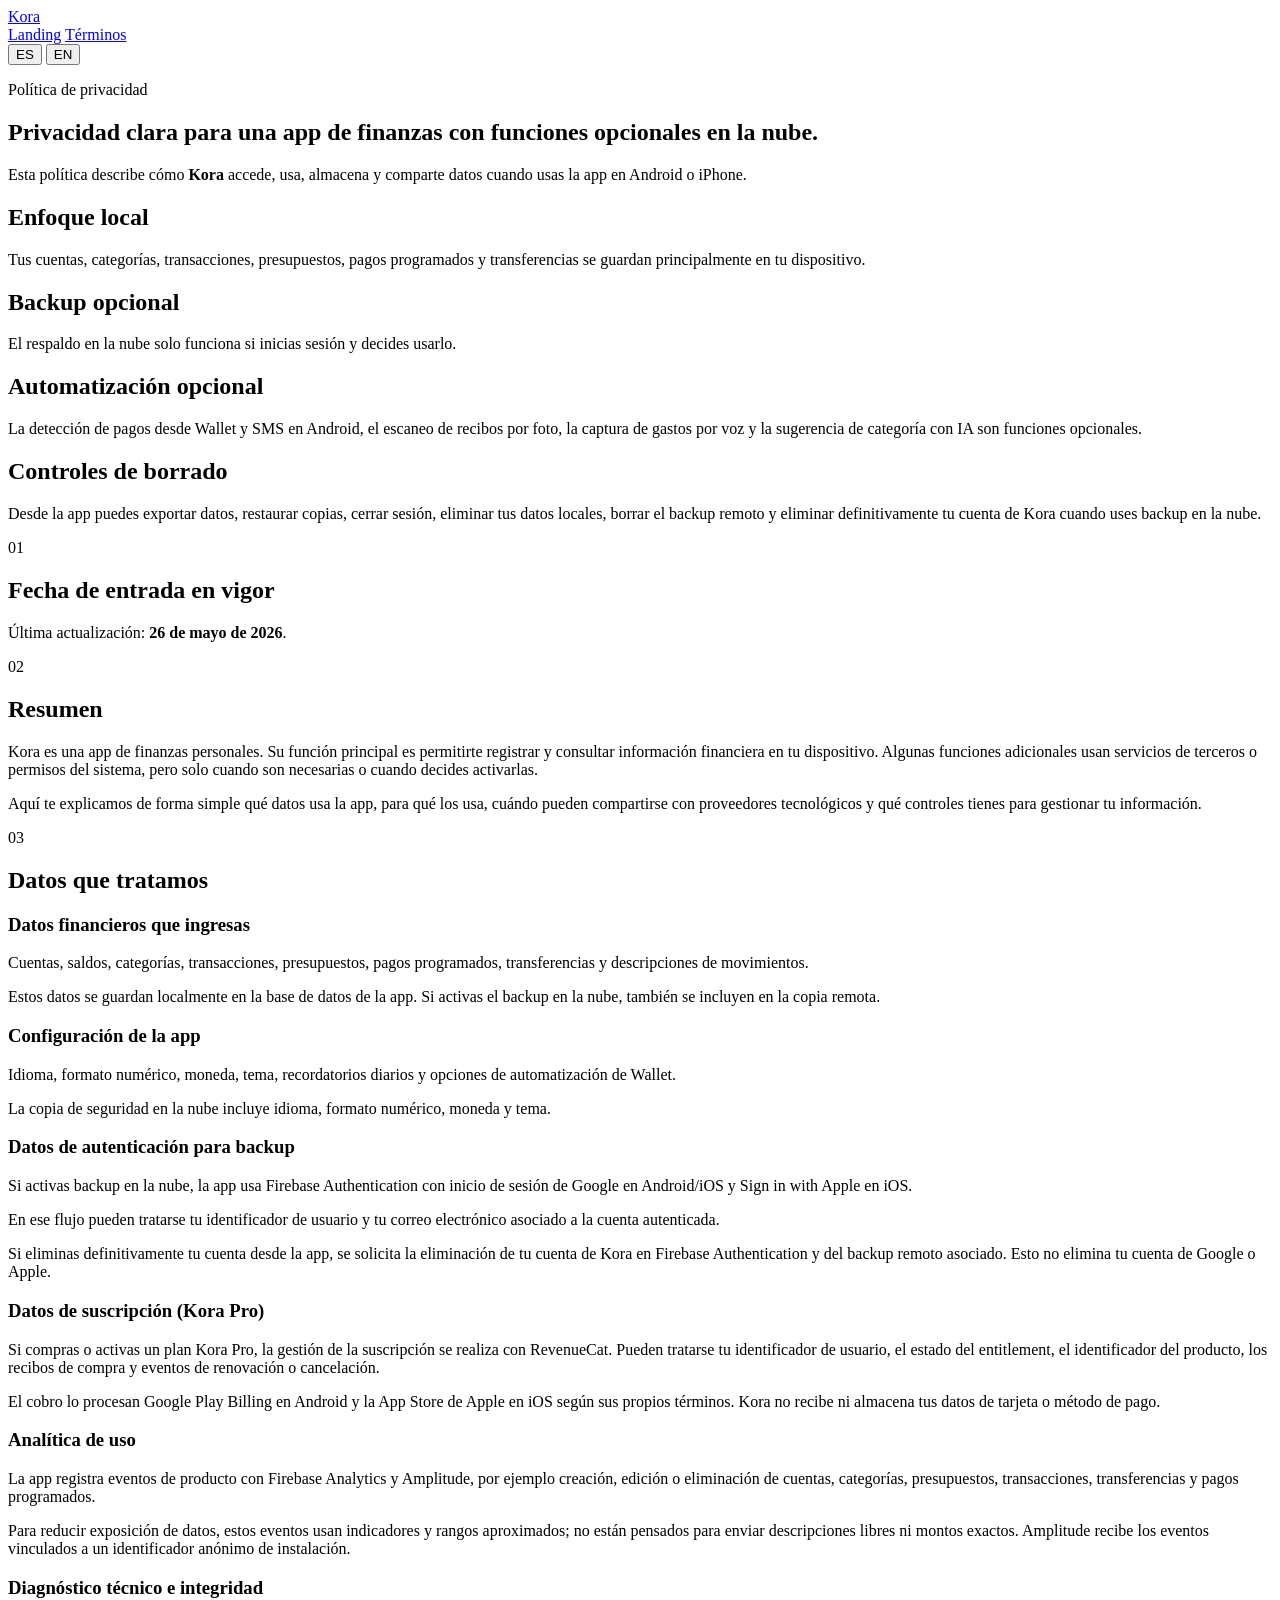
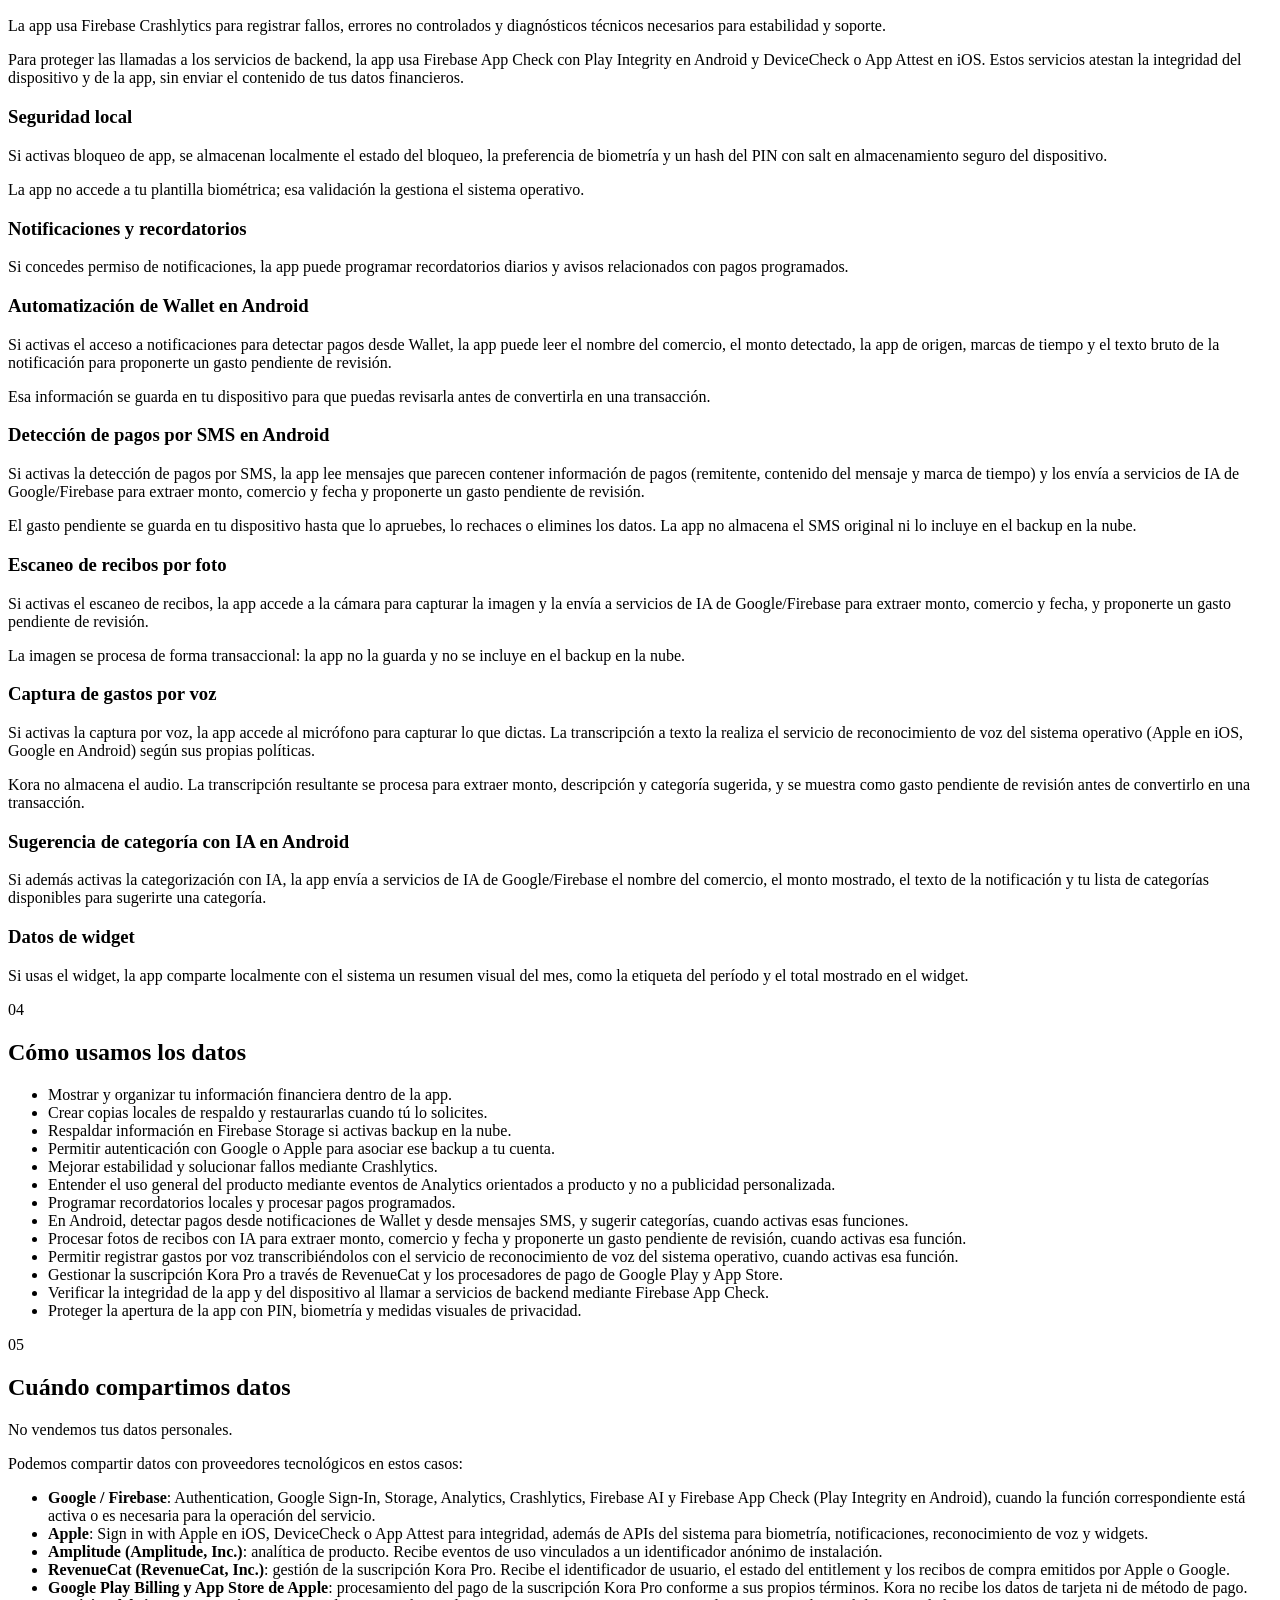
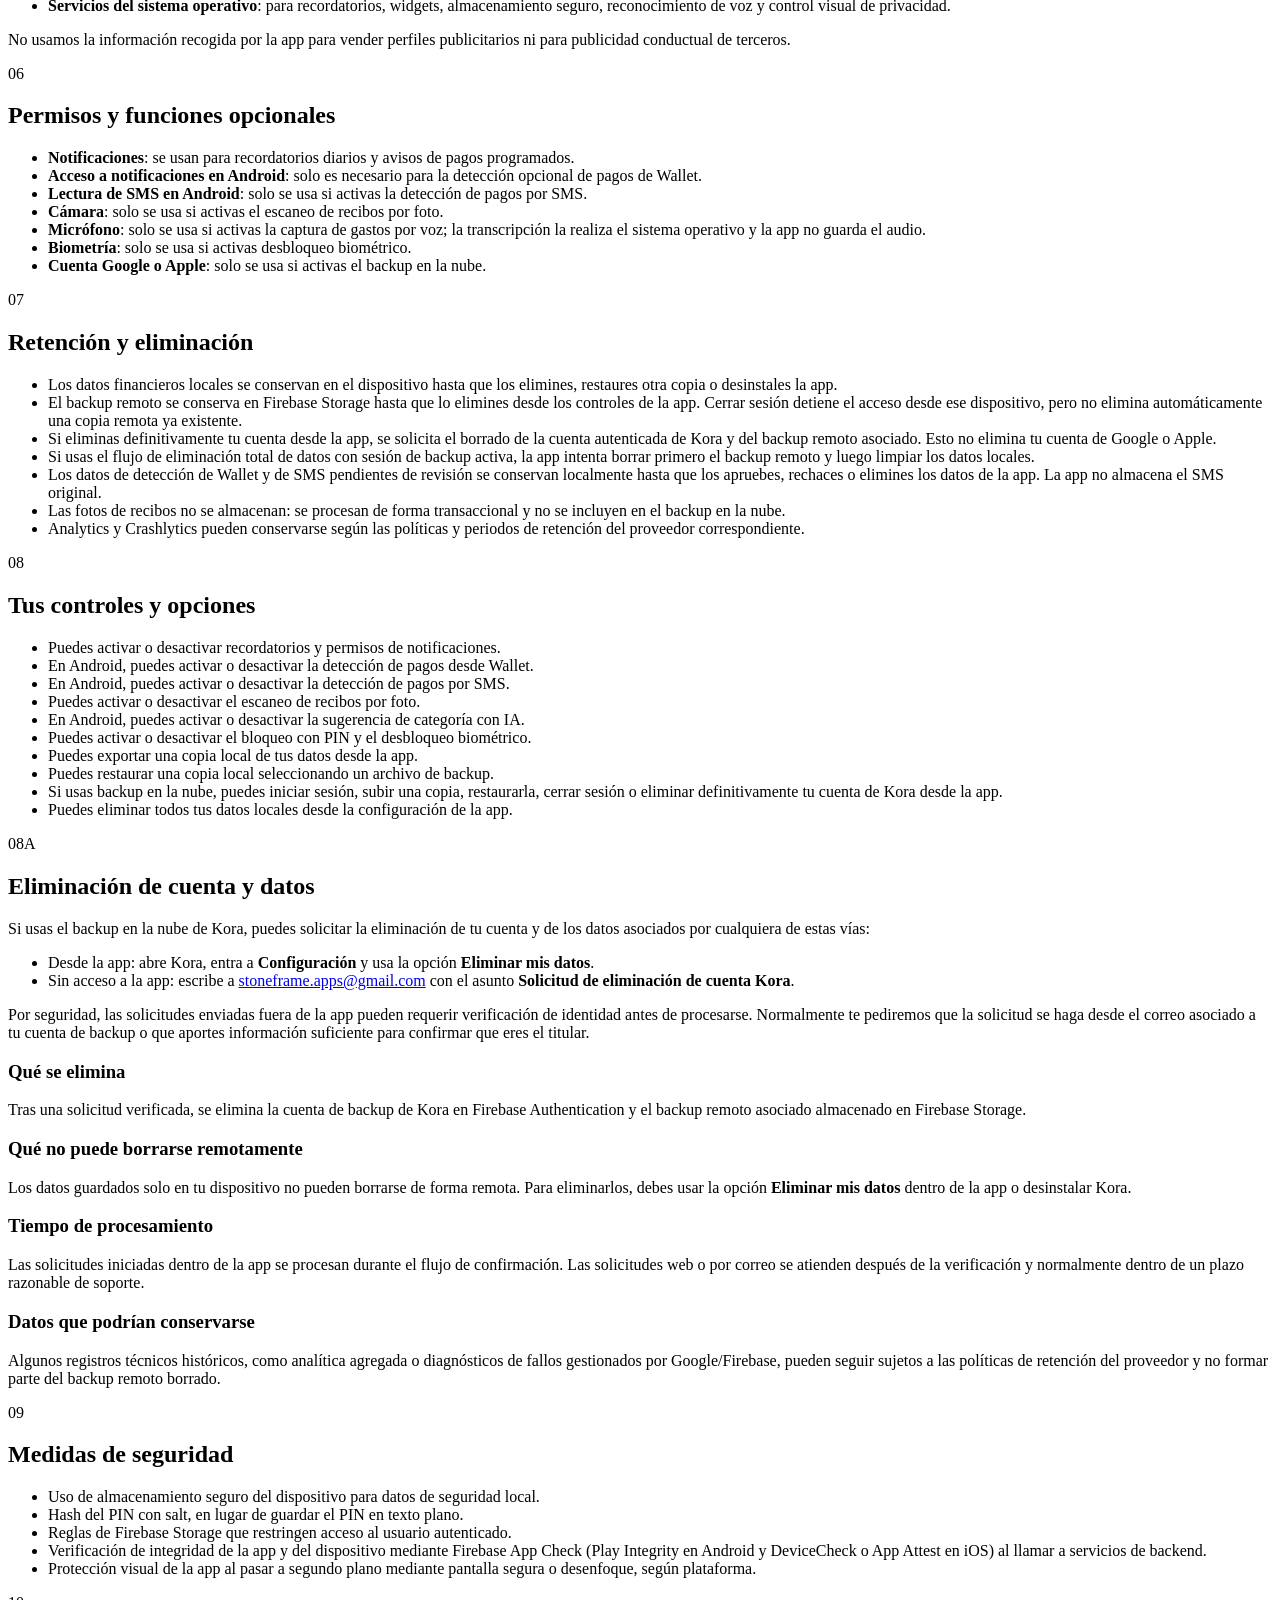
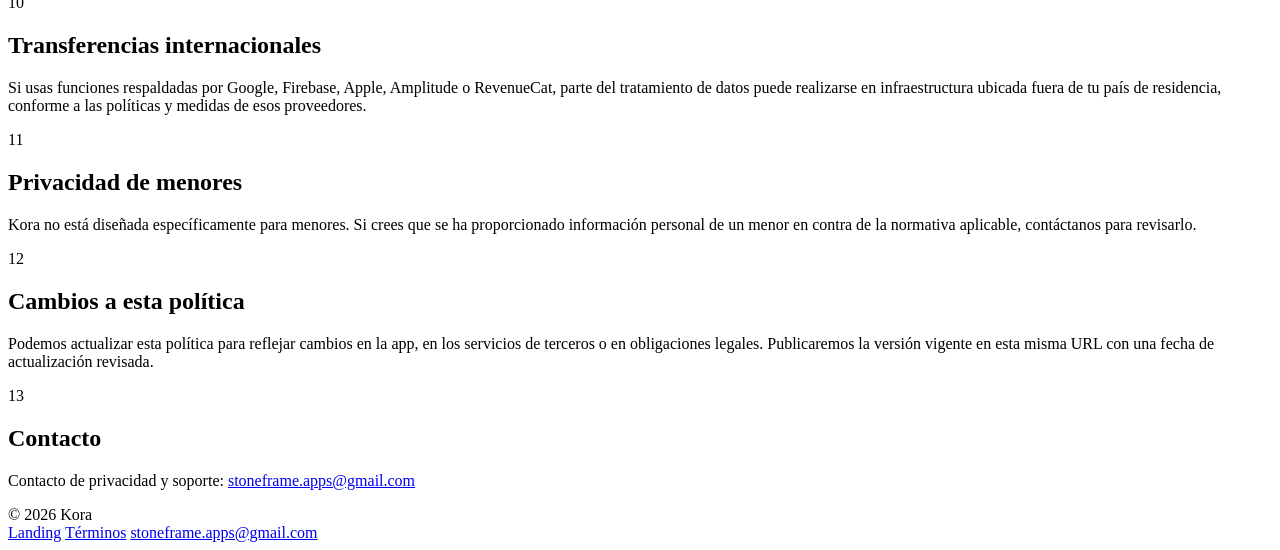
==== privacy.html @ 9298c49e "docs: update privacy and terms for Kora Pro, Amplitude and App Check Reflect changes shipped in rele" ====
<!DOCTYPE html>
<html lang="es">
<head>
<meta charset="UTF-8" />
<meta name="viewport" content="width=device-width, initial-scale=1" />
<title>Kora — Política de privacidad</title>
<meta name="description" content="Política de privacidad de Kora: almacenamiento local, backup opcional en la nube, analítica, diagnósticos y controles de eliminación de datos." />
<link rel="preconnect" href="https://fonts.googleapis.com">
<link rel="preconnect" href="https://fonts.gstatic.com" crossorigin>
<link href="https://fonts.googleapis.com/css2?family=Outfit:wght@300;400;500;600;700;800&family=JetBrains+Mono:wght@400;500&display=swap" rel="stylesheet">
<link rel="stylesheet" href="./styles.css" />
</head>
<body>

<div class="nav-wrap">
  <nav class="nav">
    <a href="./" class="brand"><span class="brand-mark"></span>Kora</a>
    <div class="nav-links">
      <a href="./">Landing</a>
      <a href="./terms.html" data-i="nav_terms">Términos</a>
    </div>
    <div class="nav-cta">
      <div class="lang-switch" role="group" aria-label="Language">
        <button data-lang-target="es" class="active">ES</button>
        <button data-lang-target="en">EN</button>
      </div>
    </div>
  </nav>
</div>

<div class="page-shell">
  <main>
    <section class="policy-hero">
      <p class="eyebrow-text" data-lang="es">Política de privacidad</p>
      <p class="eyebrow-text" data-lang="en">Privacy policy</p>
      <h1 data-lang="es">Privacidad clara para una app de finanzas con funciones opcionales en la nube.</h1>
      <h1 data-lang="en">Clear privacy terms for a finance app with optional cloud features.</h1>
      <p class="policy-hero-copy" data-lang="es">
        Esta política describe cómo <strong>Kora</strong> accede, usa, almacena y
        comparte datos cuando usas la app en Android o iPhone.
      </p>
      <p class="policy-hero-copy" data-lang="en">
        This policy explains how <strong>Kora</strong> accesses, uses, stores, and
        shares data when you use the app on Android or iPhone.
      </p>

      <div class="policy-hero-grid">
        <article class="policy-hero-card">
          <h2 data-lang="es">Enfoque local</h2>
          <h2 data-lang="en">Local-first</h2>
          <p data-lang="es">Tus cuentas, categorías, transacciones, presupuestos, pagos programados y transferencias se guardan principalmente en tu dispositivo.</p>
          <p data-lang="en">Your accounts, categories, transactions, budgets, scheduled payments, and transfers are primarily stored on your device.</p>
        </article>
        <article class="policy-hero-card">
          <h2 data-lang="es">Backup opcional</h2>
          <h2 data-lang="en">Optional backup</h2>
          <p data-lang="es">El respaldo en la nube solo funciona si inicias sesión y decides usarlo.</p>
          <p data-lang="en">Cloud backup only works if you sign in and choose to use it.</p>
        </article>
        <article class="policy-hero-card">
          <h2 data-lang="es">Automatización opcional</h2>
          <h2 data-lang="en">Optional automation</h2>
          <p data-lang="es">La detección de pagos desde Wallet y SMS en Android, el escaneo de recibos por foto, la captura de gastos por voz y la sugerencia de categoría con IA son funciones opcionales.</p>
          <p data-lang="en">Wallet and SMS payment detection on Android, receipt photo scanning, voice expense capture, and AI category suggestion are optional features.</p>
        </article>
        <article class="policy-hero-card">
          <h2 data-lang="es">Controles de borrado</h2>
          <h2 data-lang="en">Deletion controls</h2>
          <p data-lang="es">Desde la app puedes exportar datos, restaurar copias, cerrar sesión, eliminar tus datos locales, borrar el backup remoto y eliminar definitivamente tu cuenta de Kora cuando uses backup en la nube.</p>
          <p data-lang="en">From the app you can export data, restore backups, sign out, delete local data, remove the remote backup, and permanently delete your Kora account when you use cloud backup.</p>
        </article>
      </div>
    </section>

    <article class="policy" data-lang="es">
      <section class="policy-section">
        <div class="section-heading"><span>01</span><h2>Fecha de entrada en vigor</h2></div>
        <p>Última actualización: <strong>26 de mayo de 2026</strong>.</p>
      </section>

      <section class="policy-section">
        <div class="section-heading"><span>02</span><h2>Resumen</h2></div>
        <p>Kora es una app de finanzas personales. Su función principal es permitirte registrar y consultar información financiera en tu dispositivo. Algunas funciones adicionales usan servicios de terceros o permisos del sistema, pero solo cuando son necesarias o cuando decides activarlas.</p>
        <p>Aquí te explicamos de forma simple qué datos usa la app, para qué los usa, cuándo pueden compartirse con proveedores tecnológicos y qué controles tienes para gestionar tu información.</p>
      </section>

      <section class="policy-section">
        <div class="section-heading"><span>03</span><h2>Datos que tratamos</h2></div>
        <div class="data-grid">
          <article class="data-card">
            <h3>Datos financieros que ingresas</h3>
            <p>Cuentas, saldos, categorías, transacciones, presupuestos, pagos programados, transferencias y descripciones de movimientos.</p>
            <p>Estos datos se guardan localmente en la base de datos de la app. Si activas el backup en la nube, también se incluyen en la copia remota.</p>
          </article>
          <article class="data-card">
            <h3>Configuración de la app</h3>
            <p>Idioma, formato numérico, moneda, tema, recordatorios diarios y opciones de automatización de Wallet.</p>
            <p>La copia de seguridad en la nube incluye idioma, formato numérico, moneda y tema.</p>
          </article>
          <article class="data-card">
            <h3>Datos de autenticación para backup</h3>
            <p>Si activas backup en la nube, la app usa Firebase Authentication con inicio de sesión de Google en Android/iOS y Sign in with Apple en iOS.</p>
            <p>En ese flujo pueden tratarse tu identificador de usuario y tu correo electrónico asociado a la cuenta autenticada.</p>
            <p>Si eliminas definitivamente tu cuenta desde la app, se solicita la eliminación de tu cuenta de Kora en Firebase Authentication y del backup remoto asociado. Esto no elimina tu cuenta de Google o Apple.</p>
          </article>
          <article class="data-card">
            <h3>Datos de suscripción (Kora Pro)</h3>
            <p>Si compras o activas un plan Kora Pro, la gestión de la suscripción se realiza con RevenueCat. Pueden tratarse tu identificador de usuario, el estado del entitlement, el identificador del producto, los recibos de compra y eventos de renovación o cancelación.</p>
            <p>El cobro lo procesan Google Play Billing en Android y la App Store de Apple en iOS según sus propios términos. Kora no recibe ni almacena tus datos de tarjeta o método de pago.</p>
          </article>
          <article class="data-card">
            <h3>Analítica de uso</h3>
            <p>La app registra eventos de producto con Firebase Analytics y Amplitude, por ejemplo creación, edición o eliminación de cuentas, categorías, presupuestos, transacciones, transferencias y pagos programados.</p>
            <p>Para reducir exposición de datos, estos eventos usan indicadores y rangos aproximados; no están pensados para enviar descripciones libres ni montos exactos. Amplitude recibe los eventos vinculados a un identificador anónimo de instalación.</p>
          </article>
          <article class="data-card">
            <h3>Diagnóstico técnico e integridad</h3>
            <p>La app usa Firebase Crashlytics para registrar fallos, errores no controlados y diagnósticos técnicos necesarios para estabilidad y soporte.</p>
            <p>Para proteger las llamadas a los servicios de backend, la app usa Firebase App Check con Play Integrity en Android y DeviceCheck o App Attest en iOS. Estos servicios atestan la integridad del dispositivo y de la app, sin enviar el contenido de tus datos financieros.</p>
          </article>
          <article class="data-card">
            <h3>Seguridad local</h3>
            <p>Si activas bloqueo de app, se almacenan localmente el estado del bloqueo, la preferencia de biometría y un hash del PIN con salt en almacenamiento seguro del dispositivo.</p>
            <p>La app no accede a tu plantilla biométrica; esa validación la gestiona el sistema operativo.</p>
          </article>
          <article class="data-card">
            <h3>Notificaciones y recordatorios</h3>
            <p>Si concedes permiso de notificaciones, la app puede programar recordatorios diarios y avisos relacionados con pagos programados.</p>
          </article>
          <article class="data-card">
            <h3>Automatización de Wallet en Android</h3>
            <p>Si activas el acceso a notificaciones para detectar pagos desde Wallet, la app puede leer el nombre del comercio, el monto detectado, la app de origen, marcas de tiempo y el texto bruto de la notificación para proponerte un gasto pendiente de revisión.</p>
            <p>Esa información se guarda en tu dispositivo para que puedas revisarla antes de convertirla en una transacción.</p>
          </article>
          <article class="data-card">
            <h3>Detección de pagos por SMS en Android</h3>
            <p>Si activas la detección de pagos por SMS, la app lee mensajes que parecen contener información de pagos (remitente, contenido del mensaje y marca de tiempo) y los envía a servicios de IA de Google/Firebase para extraer monto, comercio y fecha y proponerte un gasto pendiente de revisión.</p>
            <p>El gasto pendiente se guarda en tu dispositivo hasta que lo apruebes, lo rechaces o elimines los datos. La app no almacena el SMS original ni lo incluye en el backup en la nube.</p>
          </article>
          <article class="data-card">
            <h3>Escaneo de recibos por foto</h3>
            <p>Si activas el escaneo de recibos, la app accede a la cámara para capturar la imagen y la envía a servicios de IA de Google/Firebase para extraer monto, comercio y fecha, y proponerte un gasto pendiente de revisión.</p>
            <p>La imagen se procesa de forma transaccional: la app no la guarda y no se incluye en el backup en la nube.</p>
          </article>
          <article class="data-card">
            <h3>Captura de gastos por voz</h3>
            <p>Si activas la captura por voz, la app accede al micrófono para capturar lo que dictas. La transcripción a texto la realiza el servicio de reconocimiento de voz del sistema operativo (Apple en iOS, Google en Android) según sus propias políticas.</p>
            <p>Kora no almacena el audio. La transcripción resultante se procesa para extraer monto, descripción y categoría sugerida, y se muestra como gasto pendiente de revisión antes de convertirlo en una transacción.</p>
          </article>
          <article class="data-card">
            <h3>Sugerencia de categoría con IA en Android</h3>
            <p>Si además activas la categorización con IA, la app envía a servicios de IA de Google/Firebase el nombre del comercio, el monto mostrado, el texto de la notificación y tu lista de categorías disponibles para sugerirte una categoría.</p>
          </article>
          <article class="data-card">
            <h3>Datos de widget</h3>
            <p>Si usas el widget, la app comparte localmente con el sistema un resumen visual del mes, como la etiqueta del período y el total mostrado en el widget.</p>
          </article>
        </div>
      </section>

      <section class="policy-section">
        <div class="section-heading"><span>04</span><h2>Cómo usamos los datos</h2></div>
        <ul class="policy-list">
          <li>Mostrar y organizar tu información financiera dentro de la app.</li>
          <li>Crear copias locales de respaldo y restaurarlas cuando tú lo solicites.</li>
          <li>Respaldar información en Firebase Storage si activas backup en la nube.</li>
          <li>Permitir autenticación con Google o Apple para asociar ese backup a tu cuenta.</li>
          <li>Mejorar estabilidad y solucionar fallos mediante Crashlytics.</li>
          <li>Entender el uso general del producto mediante eventos de Analytics orientados a producto y no a publicidad personalizada.</li>
          <li>Programar recordatorios locales y procesar pagos programados.</li>
          <li>En Android, detectar pagos desde notificaciones de Wallet y desde mensajes SMS, y sugerir categorías, cuando activas esas funciones.</li>
          <li>Procesar fotos de recibos con IA para extraer monto, comercio y fecha y proponerte un gasto pendiente de revisión, cuando activas esa función.</li>
          <li>Permitir registrar gastos por voz transcribiéndolos con el servicio de reconocimiento de voz del sistema operativo, cuando activas esa función.</li>
          <li>Gestionar la suscripción Kora Pro a través de RevenueCat y los procesadores de pago de Google Play y App Store.</li>
          <li>Verificar la integridad de la app y del dispositivo al llamar a servicios de backend mediante Firebase App Check.</li>
          <li>Proteger la apertura de la app con PIN, biometría y medidas visuales de privacidad.</li>
        </ul>
      </section>

      <section class="policy-section">
        <div class="section-heading"><span>05</span><h2>Cuándo compartimos datos</h2></div>
        <p>No vendemos tus datos personales.</p>
        <p>Podemos compartir datos con proveedores tecnológicos en estos casos:</p>
        <ul class="policy-list">
          <li><strong>Google / Firebase</strong>: Authentication, Google Sign-In, Storage, Analytics, Crashlytics, Firebase AI y Firebase App Check (Play Integrity en Android), cuando la función correspondiente está activa o es necesaria para la operación del servicio.</li>
          <li><strong>Apple</strong>: Sign in with Apple en iOS, DeviceCheck o App Attest para integridad, además de APIs del sistema para biometría, notificaciones, reconocimiento de voz y widgets.</li>
          <li><strong>Amplitude (Amplitude, Inc.)</strong>: analítica de producto. Recibe eventos de uso vinculados a un identificador anónimo de instalación.</li>
          <li><strong>RevenueCat (RevenueCat, Inc.)</strong>: gestión de la suscripción Kora Pro. Recibe el identificador de usuario, el estado del entitlement y los recibos de compra emitidos por Apple o Google.</li>
          <li><strong>Google Play Billing y App Store de Apple</strong>: procesamiento del pago de la suscripción Kora Pro conforme a sus propios términos. Kora no recibe los datos de tarjeta ni de método de pago.</li>
          <li><strong>Servicios del sistema operativo</strong>: para recordatorios, widgets, almacenamiento seguro, reconocimiento de voz y control visual de privacidad.</li>
        </ul>
        <p>No usamos la información recogida por la app para vender perfiles publicitarios ni para publicidad conductual de terceros.</p>
      </section>

      <section class="policy-section">
        <div class="section-heading"><span>06</span><h2>Permisos y funciones opcionales</h2></div>
        <ul class="policy-list">
          <li><strong>Notificaciones</strong>: se usan para recordatorios diarios y avisos de pagos programados.</li>
          <li><strong>Acceso a notificaciones en Android</strong>: solo es necesario para la detección opcional de pagos de Wallet.</li>
          <li><strong>Lectura de SMS en Android</strong>: solo se usa si activas la detección de pagos por SMS.</li>
          <li><strong>Cámara</strong>: solo se usa si activas el escaneo de recibos por foto.</li>
          <li><strong>Micrófono</strong>: solo se usa si activas la captura de gastos por voz; la transcripción la realiza el sistema operativo y la app no guarda el audio.</li>
          <li><strong>Biometría</strong>: solo se usa si activas desbloqueo biométrico.</li>
          <li><strong>Cuenta Google o Apple</strong>: solo se usa si activas el backup en la nube.</li>
        </ul>
      </section>

      <section class="policy-section">
        <div class="section-heading"><span>07</span><h2>Retención y eliminación</h2></div>
        <ul class="policy-list">
          <li>Los datos financieros locales se conservan en el dispositivo hasta que los elimines, restaures otra copia o desinstales la app.</li>
          <li>El backup remoto se conserva en Firebase Storage hasta que lo elimines desde los controles de la app. Cerrar sesión detiene el acceso desde ese dispositivo, pero no elimina automáticamente una copia remota ya existente.</li>
          <li>Si eliminas definitivamente tu cuenta desde la app, se solicita el borrado de la cuenta autenticada de Kora y del backup remoto asociado. Esto no elimina tu cuenta de Google o Apple.</li>
          <li>Si usas el flujo de eliminación total de datos con sesión de backup activa, la app intenta borrar primero el backup remoto y luego limpiar los datos locales.</li>
          <li>Los datos de detección de Wallet y de SMS pendientes de revisión se conservan localmente hasta que los apruebes, rechaces o elimines los datos de la app. La app no almacena el SMS original.</li>
          <li>Las fotos de recibos no se almacenan: se procesan de forma transaccional y no se incluyen en el backup en la nube.</li>
          <li>Analytics y Crashlytics pueden conservarse según las políticas y periodos de retención del proveedor correspondiente.</li>
        </ul>
      </section>

      <section class="policy-section">
        <div class="section-heading"><span>08</span><h2>Tus controles y opciones</h2></div>
        <ul class="policy-list">
          <li>Puedes activar o desactivar recordatorios y permisos de notificaciones.</li>
          <li>En Android, puedes activar o desactivar la detección de pagos desde Wallet.</li>
          <li>En Android, puedes activar o desactivar la detección de pagos por SMS.</li>
          <li>Puedes activar o desactivar el escaneo de recibos por foto.</li>
          <li>En Android, puedes activar o desactivar la sugerencia de categoría con IA.</li>
          <li>Puedes activar o desactivar el bloqueo con PIN y el desbloqueo biométrico.</li>
          <li>Puedes exportar una copia local de tus datos desde la app.</li>
          <li>Puedes restaurar una copia local seleccionando un archivo de backup.</li>
          <li>Si usas backup en la nube, puedes iniciar sesión, subir una copia, restaurarla, cerrar sesión o eliminar definitivamente tu cuenta de Kora desde la app.</li>
          <li>Puedes eliminar todos tus datos locales desde la configuración de la app.</li>
        </ul>
      </section>

      <section class="policy-section account-deletion-section" id="account-deletion">
        <div class="section-heading"><span>08A</span><h2>Eliminación de cuenta y datos</h2></div>
        <p>Si usas el backup en la nube de Kora, puedes solicitar la eliminación de tu cuenta y de los datos asociados por cualquiera de estas vías:</p>
        <ul class="policy-list">
          <li>Desde la app: abre Kora, entra a <strong>Configuración</strong> y usa la opción <strong>Eliminar mis datos</strong>.</li>
          <li>Sin acceso a la app: escribe a <a href="mailto:stoneframe.apps@gmail.com?subject=Solicitud%20de%20eliminaci%C3%B3n%20de%20cuenta%20Kora">stoneframe.apps@gmail.com</a> con el asunto <strong>Solicitud de eliminación de cuenta Kora</strong>.</li>
        </ul>
        <p>Por seguridad, las solicitudes enviadas fuera de la app pueden requerir verificación de identidad antes de procesarse. Normalmente te pediremos que la solicitud se haga desde el correo asociado a tu cuenta de backup o que aportes información suficiente para confirmar que eres el titular.</p>

        <div class="account-deletion-grid">
          <article class="data-card">
            <h3>Qué se elimina</h3>
            <p>Tras una solicitud verificada, se elimina la cuenta de backup de Kora en Firebase Authentication y el backup remoto asociado almacenado en Firebase Storage.</p>
          </article>
          <article class="data-card">
            <h3>Qué no puede borrarse remotamente</h3>
            <p>Los datos guardados solo en tu dispositivo no pueden borrarse de forma remota. Para eliminarlos, debes usar la opción <strong>Eliminar mis datos</strong> dentro de la app o desinstalar Kora.</p>
          </article>
          <article class="data-card">
            <h3>Tiempo de procesamiento</h3>
            <p>Las solicitudes iniciadas dentro de la app se procesan durante el flujo de confirmación. Las solicitudes web o por correo se atienden después de la verificación y normalmente dentro de un plazo razonable de soporte.</p>
          </article>
          <article class="data-card">
            <h3>Datos que podrían conservarse</h3>
            <p>Algunos registros técnicos históricos, como analítica agregada o diagnósticos de fallos gestionados por Google/Firebase, pueden seguir sujetos a las políticas de retención del proveedor y no formar parte del backup remoto borrado.</p>
          </article>
        </div>
      </section>

      <section class="policy-section">
        <div class="section-heading"><span>09</span><h2>Medidas de seguridad</h2></div>
        <ul class="policy-list">
          <li>Uso de almacenamiento seguro del dispositivo para datos de seguridad local.</li>
          <li>Hash del PIN con salt, en lugar de guardar el PIN en texto plano.</li>
          <li>Reglas de Firebase Storage que restringen acceso al usuario autenticado.</li>
          <li>Verificación de integridad de la app y del dispositivo mediante Firebase App Check (Play Integrity en Android y DeviceCheck o App Attest en iOS) al llamar a servicios de backend.</li>
          <li>Protección visual de la app al pasar a segundo plano mediante pantalla segura o desenfoque, según plataforma.</li>
        </ul>
      </section>

      <section class="policy-section">
        <div class="section-heading"><span>10</span><h2>Transferencias internacionales</h2></div>
        <p>Si usas funciones respaldadas por Google, Firebase, Apple, Amplitude o RevenueCat, parte del tratamiento de datos puede realizarse en infraestructura ubicada fuera de tu país de residencia, conforme a las políticas y medidas de esos proveedores.</p>
      </section>

      <section class="policy-section">
        <div class="section-heading"><span>11</span><h2>Privacidad de menores</h2></div>
        <p>Kora no está diseñada específicamente para menores. Si crees que se ha proporcionado información personal de un menor en contra de la normativa aplicable, contáctanos para revisarlo.</p>
      </section>

      <section class="policy-section">
        <div class="section-heading"><span>12</span><h2>Cambios a esta política</h2></div>
        <p>Podemos actualizar esta política para reflejar cambios en la app, en los servicios de terceros o en obligaciones legales. Publicaremos la versión vigente en esta misma URL con una fecha de actualización revisada.</p>
      </section>

      <section class="policy-section">
        <div class="section-heading"><span>13</span><h2>Contacto</h2></div>
        <p>Contacto de privacidad y soporte: <a href="mailto:stoneframe.apps@gmail.com">stoneframe.apps@gmail.com</a></p>
      </section>
    </article>

    <article class="policy" data-lang="en">
      <section class="policy-section">
        <div class="section-heading"><span>01</span><h2>Effective date</h2></div>
        <p>Last updated: <strong>May 26, 2026</strong>.</p>
      </section>

      <section class="policy-section">
        <div class="section-heading"><span>02</span><h2>Summary</h2></div>
        <p>Kora is a personal finance app. Its main purpose is to let you record and review financial information on your device. Some additional features use third-party services or system permissions, but only when required or when you decide to enable them.</p>
        <p>This page explains in plain language what data the app uses, why it uses it, when it may be shared with technology providers, and what controls you have over your information.</p>
      </section>

      <section class="policy-section">
        <div class="section-heading"><span>03</span><h2>Data we process</h2></div>
        <div class="data-grid">
          <article class="data-card">
            <h3>Financial data you enter</h3>
            <p>Accounts, balances, categories, transactions, budgets, scheduled payments, transfers, and transaction descriptions.</p>
            <p>This data is stored locally in the app database. If you enable cloud backup, it is also included in the remote backup file.</p>
          </article>
          <article class="data-card">
            <h3>App settings</h3>
            <p>Language, number format, currency, theme, daily reminders, and Wallet automation settings.</p>
            <p>Cloud backup includes language, number format, currency, and theme.</p>
          </article>
          <article class="data-card">
            <h3>Authentication data for backup</h3>
            <p>If you enable cloud backup, the app uses Firebase Authentication with Google Sign-In on Android/iOS and Sign in with Apple on iOS.</p>
            <p>In that flow, your user identifier and the email associated with the authenticated account may be processed.</p>
            <p>If you permanently delete your account from the app, deletion of your Kora account in Firebase Authentication and its associated remote backup is requested. This does not delete your Google or Apple account.</p>
          </article>
          <article class="data-card">
            <h3>Subscription data (Kora Pro)</h3>
            <p>If you purchase or activate a Kora Pro plan, subscription management is handled with RevenueCat. Your user identifier, entitlement status, product identifier, purchase receipts, and renewal or cancellation events may be processed.</p>
            <p>Payment is processed by Google Play Billing on Android and the Apple App Store on iOS under their own terms. Kora does not receive or store your card or payment-method details.</p>
          </article>
          <article class="data-card">
            <h3>Usage analytics</h3>
            <p>The app logs product events with Firebase Analytics and Amplitude, such as creating, editing, or deleting accounts, categories, budgets, transactions, transfers, and scheduled payments.</p>
            <p>To reduce data exposure, these events use indicators and approximate ranges; they are not intended to send free-text descriptions or exact monetary amounts. Amplitude receives the events tied to an anonymous install identifier.</p>
          </article>
          <article class="data-card">
            <h3>Technical diagnostics and integrity</h3>
            <p>The app uses Firebase Crashlytics to record crashes, unhandled errors, and technical diagnostics needed for stability and support.</p>
            <p>To protect calls to backend services, the app uses Firebase App Check with Play Integrity on Android and DeviceCheck or App Attest on iOS. These services attest the integrity of the device and the app without sending the contents of your financial data.</p>
          </article>
          <article class="data-card">
            <h3>Local security data</h3>
            <p>If you enable app lock, the lock state, biometric preference, and a salted PIN hash are stored locally in secure device storage.</p>
            <p>The app does not access your biometric template; that validation is handled by the operating system.</p>
          </article>
          <article class="data-card">
            <h3>Notifications and reminders</h3>
            <p>If you grant notification permission, the app can schedule daily reminders and notifications related to scheduled payments.</p>
          </article>
          <article class="data-card">
            <h3>Wallet automation on Android</h3>
            <p>If you enable notification access to detect Wallet payments, the app may read the merchant name, detected amount, source app, timestamps, and raw notification text to propose a pending expense for your review.</p>
            <p>This information is stored on your device so you can review it before turning it into a transaction.</p>
          </article>
          <article class="data-card">
            <h3>SMS payment detection on Android</h3>
            <p>If you enable SMS payment detection, the app reads messages that appear to contain payment information (sender, message body, and timestamp) and sends them to Google/Firebase AI services to extract amount, merchant, and date, and propose a pending expense for your review.</p>
            <p>The pending expense is stored on your device until you approve it, reject it, or clear app data. The app does not store the original SMS or include it in cloud backup.</p>
          </article>
          <article class="data-card">
            <h3>Receipt photo scanning</h3>
            <p>If you enable receipt scanning, the app accesses the camera to capture the image and sends it to Google/Firebase AI services to extract amount, merchant, and date, and propose a pending expense for your review.</p>
            <p>The image is processed transactionally: the app does not store it and it is not included in cloud backup.</p>
          </article>
          <article class="data-card">
            <h3>Voice expense capture</h3>
            <p>If you enable voice capture, the app accesses the microphone to capture what you dictate. Speech-to-text transcription is performed by the operating system's speech recognition service (Apple on iOS, Google on Android) under their own policies.</p>
            <p>Kora does not store the audio. The resulting transcription is processed to extract amount, description, and a suggested category, and is shown as a pending expense for your review before becoming a transaction.</p>
          </article>
          <article class="data-card">
            <h3>AI category suggestion on Android</h3>
            <p>If you also enable AI categorization, the app sends the merchant name, displayed amount, notification text, and your list of available categories to Google/Firebase AI services to obtain a category suggestion.</p>
          </article>
          <article class="data-card">
            <h3>Widget data</h3>
            <p>If you use the widget, the app shares a local monthly summary with the system, such as the period label and total displayed in the widget.</p>
          </article>
        </div>
      </section>

      <section class="policy-section">
        <div class="section-heading"><span>04</span><h2>How we use data</h2></div>
        <ul class="policy-list">
          <li>To display and organize your financial information inside the app.</li>
          <li>To create local backups and restore them when you ask us to.</li>
          <li>To back up information in Firebase Storage if you enable cloud backup.</li>
          <li>To authenticate with Google or Apple and associate that backup with your account.</li>
          <li>To improve stability and troubleshoot issues through Crashlytics.</li>
          <li>To understand general product usage through Analytics events meant for product improvement, not third-party advertising.</li>
          <li>To schedule local reminders and process scheduled payments.</li>
          <li>On Android, to detect payments from Wallet notifications and from SMS messages, and to suggest categories, when you enable those features.</li>
          <li>To process receipt photos with AI to extract amount, merchant, and date and propose a pending expense for your review, when you enable that feature.</li>
          <li>To allow logging expenses by voice by transcribing them with the operating system's speech recognition service, when you enable that feature.</li>
          <li>To manage the Kora Pro subscription through RevenueCat and the Google Play and App Store payment processors.</li>
          <li>To verify the integrity of the app and the device when calling backend services through Firebase App Check.</li>
          <li>To protect access to the app with PIN, biometrics, and privacy screen measures.</li>
        </ul>
      </section>

      <section class="policy-section">
        <div class="section-heading"><span>05</span><h2>When we share data</h2></div>
        <p>We do not sell your personal data.</p>
        <p>We may share data with technology providers in these cases:</p>
        <ul class="policy-list">
          <li><strong>Google / Firebase</strong>: Authentication, Google Sign-In, Storage, Analytics, Crashlytics, Firebase AI, and Firebase App Check (Play Integrity on Android) when the related feature is active or needed for the service to operate.</li>
          <li><strong>Apple</strong>: Sign in with Apple on iOS, DeviceCheck or App Attest for integrity, plus system APIs for biometrics, notifications, speech recognition, and widgets.</li>
          <li><strong>Amplitude (Amplitude, Inc.)</strong>: product analytics. Receives usage events tied to an anonymous install identifier.</li>
          <li><strong>RevenueCat (RevenueCat, Inc.)</strong>: management of the Kora Pro subscription. Receives the user identifier, the entitlement status, and purchase receipts issued by Apple or Google.</li>
          <li><strong>Google Play Billing and Apple App Store</strong>: payment processing for the Kora Pro subscription under their own terms. Kora does not receive card or payment-method data.</li>
          <li><strong>Operating system services</strong>: for reminders, widgets, secure storage, speech recognition, and visual privacy controls.</li>
        </ul>
        <p>We do not use data collected by the app to sell advertising profiles or for third-party behavioral advertising.</p>
      </section>

      <section class="policy-section">
        <div class="section-heading"><span>06</span><h2>Permissions and optional features</h2></div>
        <ul class="policy-list">
          <li><strong>Notifications</strong>: used for daily reminders and scheduled payment alerts.</li>
          <li><strong>Notification access on Android</strong>: only required for optional Wallet payment detection.</li>
          <li><strong>SMS read access on Android</strong>: only used if you enable SMS payment detection.</li>
          <li><strong>Camera</strong>: only used if you enable receipt photo scanning.</li>
          <li><strong>Microphone</strong>: only used if you enable voice expense capture; transcription is handled by the operating system and the app does not store the audio.</li>
          <li><strong>Biometrics</strong>: only used if you enable biometric unlock.</li>
          <li><strong>Google or Apple account</strong>: only used if you enable cloud backup.</li>
        </ul>
      </section>

      <section class="policy-section">
        <div class="section-heading"><span>07</span><h2>Retention and deletion</h2></div>
        <ul class="policy-list">
          <li>Local financial data stays on your device until you delete it, restore another backup, or uninstall the app.</li>
          <li>Remote backup remains in Firebase Storage until you delete it from the app controls. Signing out stops access from that device, but it does not automatically delete an existing remote backup.</li>
          <li>If you permanently delete your account from the app, deletion of the authenticated Kora account and its associated remote backup is requested. This does not delete your Google or Apple account.</li>
          <li>If you use the full data deletion flow while a cloud backup session is active, the app attempts to delete the remote backup first and then clears local data.</li>
          <li>Wallet and SMS detection items pending review stay local until you approve them, reject them, or clear app data. The app does not store the original SMS.</li>
          <li>Receipt photos are not stored: they are processed transactionally and are not included in cloud backup.</li>
          <li>Analytics and Crashlytics data may be retained according to the applicable provider policies and retention periods.</li>
        </ul>
      </section>

      <section class="policy-section">
        <div class="section-heading"><span>08</span><h2>Your controls and choices</h2></div>
        <ul class="policy-list">
          <li>You can enable or disable reminders and notification permissions.</li>
          <li>On Android, you can enable or disable Wallet payment detection.</li>
          <li>On Android, you can enable or disable SMS payment detection.</li>
          <li>You can enable or disable receipt photo scanning.</li>
          <li>On Android, you can enable or disable AI category suggestion.</li>
          <li>You can enable or disable PIN lock and biometric unlock.</li>
          <li>You can export a local backup of your data from the app.</li>
          <li>You can restore a local backup by selecting a backup file.</li>
          <li>If you use cloud backup, you can sign in, upload a backup, restore it, sign out, or permanently delete your Kora account from the app.</li>
          <li>You can delete all local data from the app settings.</li>
        </ul>
      </section>

      <section class="policy-section account-deletion-section" id="account-deletion-en">
        <div class="section-heading"><span>08A</span><h2>Account and data deletion</h2></div>
        <p>If you use Kora cloud backup, you can request deletion of your account and associated data using either of these methods:</p>
        <ul class="policy-list">
          <li>From the app: open Kora, go to <strong>Settings</strong>, and use the <strong>Delete my data</strong> option.</li>
          <li>Without access to the app: email <a href="mailto:stoneframe.apps@gmail.com?subject=Kora%20account%20deletion%20request">stoneframe.apps@gmail.com</a> with the subject <strong>Kora account deletion request</strong>.</li>
        </ul>
        <p>For security, requests sent outside the app may require identity verification before they are processed. We will normally ask that the request be sent from the email address associated with your backup account or that you provide enough information to confirm you are the account holder.</p>

        <div class="account-deletion-grid">
          <article class="data-card">
            <h3>What is deleted</h3>
            <p>After a verified request, the Kora backup account in Firebase Authentication and its associated remote backup stored in Firebase Storage are deleted.</p>
          </article>
          <article class="data-card">
            <h3>What cannot be deleted remotely</h3>
            <p>Data stored only on your device cannot be deleted remotely. To remove it, you must use the <strong>Delete my data</strong> option inside the app or uninstall Kora.</p>
          </article>
          <article class="data-card">
            <h3>Processing time</h3>
            <p>Requests started inside the app are processed during the confirmation flow. Web or email requests are handled after verification and normally within a reasonable support timeframe.</p>
          </article>
          <article class="data-card">
            <h3>Data that may be retained</h3>
            <p>Some historical technical records, such as aggregated analytics or crash diagnostics managed by Google/Firebase, may remain subject to the provider's retention policies and are not part of the deleted remote backup.</p>
          </article>
        </div>
      </section>

      <section class="policy-section">
        <div class="section-heading"><span>09</span><h2>Security measures</h2></div>
        <ul class="policy-list">
          <li>Use of secure device storage for local security data.</li>
          <li>Salted PIN hashing instead of storing the PIN in plain text.</li>
          <li>Firebase Storage rules that restrict access to the authenticated user.</li>
          <li>App and device integrity verification through Firebase App Check (Play Integrity on Android and DeviceCheck or App Attest on iOS) when calling backend services.</li>
          <li>Visual privacy protection when the app moves to the background through secure-screen or blur behavior, depending on platform.</li>
        </ul>
      </section>

      <section class="policy-section">
        <div class="section-heading"><span>10</span><h2>International transfers</h2></div>
        <p>If you use features powered by Google, Firebase, Apple, Amplitude, or RevenueCat, some data processing may occur on infrastructure located outside your country of residence, subject to the applicable provider policies and safeguards.</p>
      </section>

      <section class="policy-section">
        <div class="section-heading"><span>11</span><h2>Children's privacy</h2></div>
        <p>Kora is not specifically designed for children. If you believe personal data from a child has been provided in violation of applicable law, contact us so we can review the matter.</p>
      </section>

      <section class="policy-section">
        <div class="section-heading"><span>12</span><h2>Changes to this policy</h2></div>
        <p>We may update this policy to reflect changes in the app, third-party services, or legal obligations. The current version will be published at this same URL with a revised update date.</p>
      </section>

      <section class="policy-section">
        <div class="section-heading"><span>13</span><h2>Contact</h2></div>
        <p>Privacy and support contact: <a href="mailto:stoneframe.apps@gmail.com">stoneframe.apps@gmail.com</a></p>
      </section>
    </article>
  </main>
</div>

<footer>
  <div>&copy; 2026 Kora</div>
  <div class="links">
    <a href="./">Landing</a>
    <a href="./terms.html">Términos</a>
    <a href="mailto:stoneframe.apps@gmail.com">stoneframe.apps@gmail.com</a>
  </div>
</footer>

<script>
const root = document.documentElement;
const buttons = document.querySelectorAll('[data-lang-target]');
const localized = document.querySelectorAll('[data-lang]');

function setLanguage(lang) {
  root.lang = lang;
  localized.forEach(node => {
    node.hidden = node.getAttribute('data-lang') !== lang;
  });
  buttons.forEach(button => {
    button.classList.toggle('active', button.getAttribute('data-lang-target') === lang);
  });
  try { localStorage.setItem('kora-lang', lang); } catch (_) {}
}

buttons.forEach(button => {
  button.addEventListener('click', () => setLanguage(button.getAttribute('data-lang-target')));
});

const preferred = (() => {
  try { return localStorage.getItem('kora-lang'); } catch (_) { return null; }
})();
setLanguage(preferred || 'es');
</script>
</body>
</html>
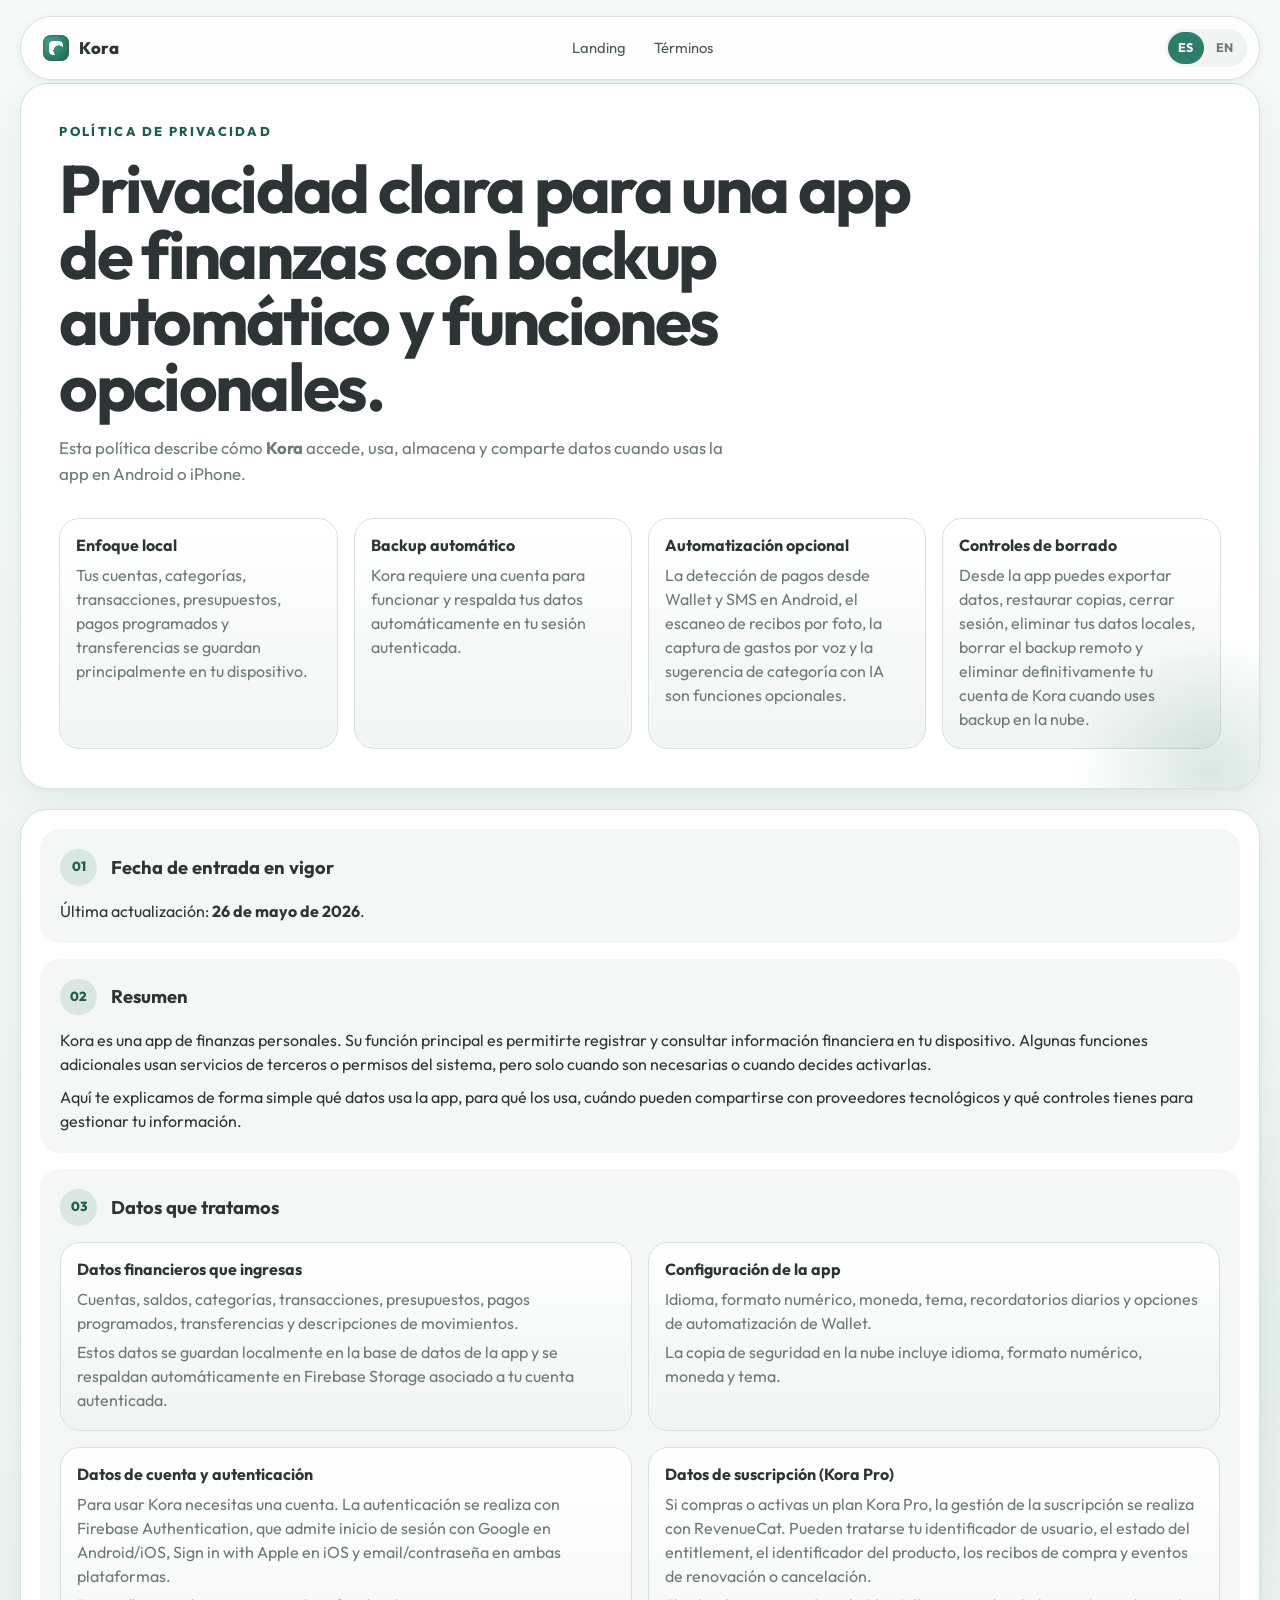
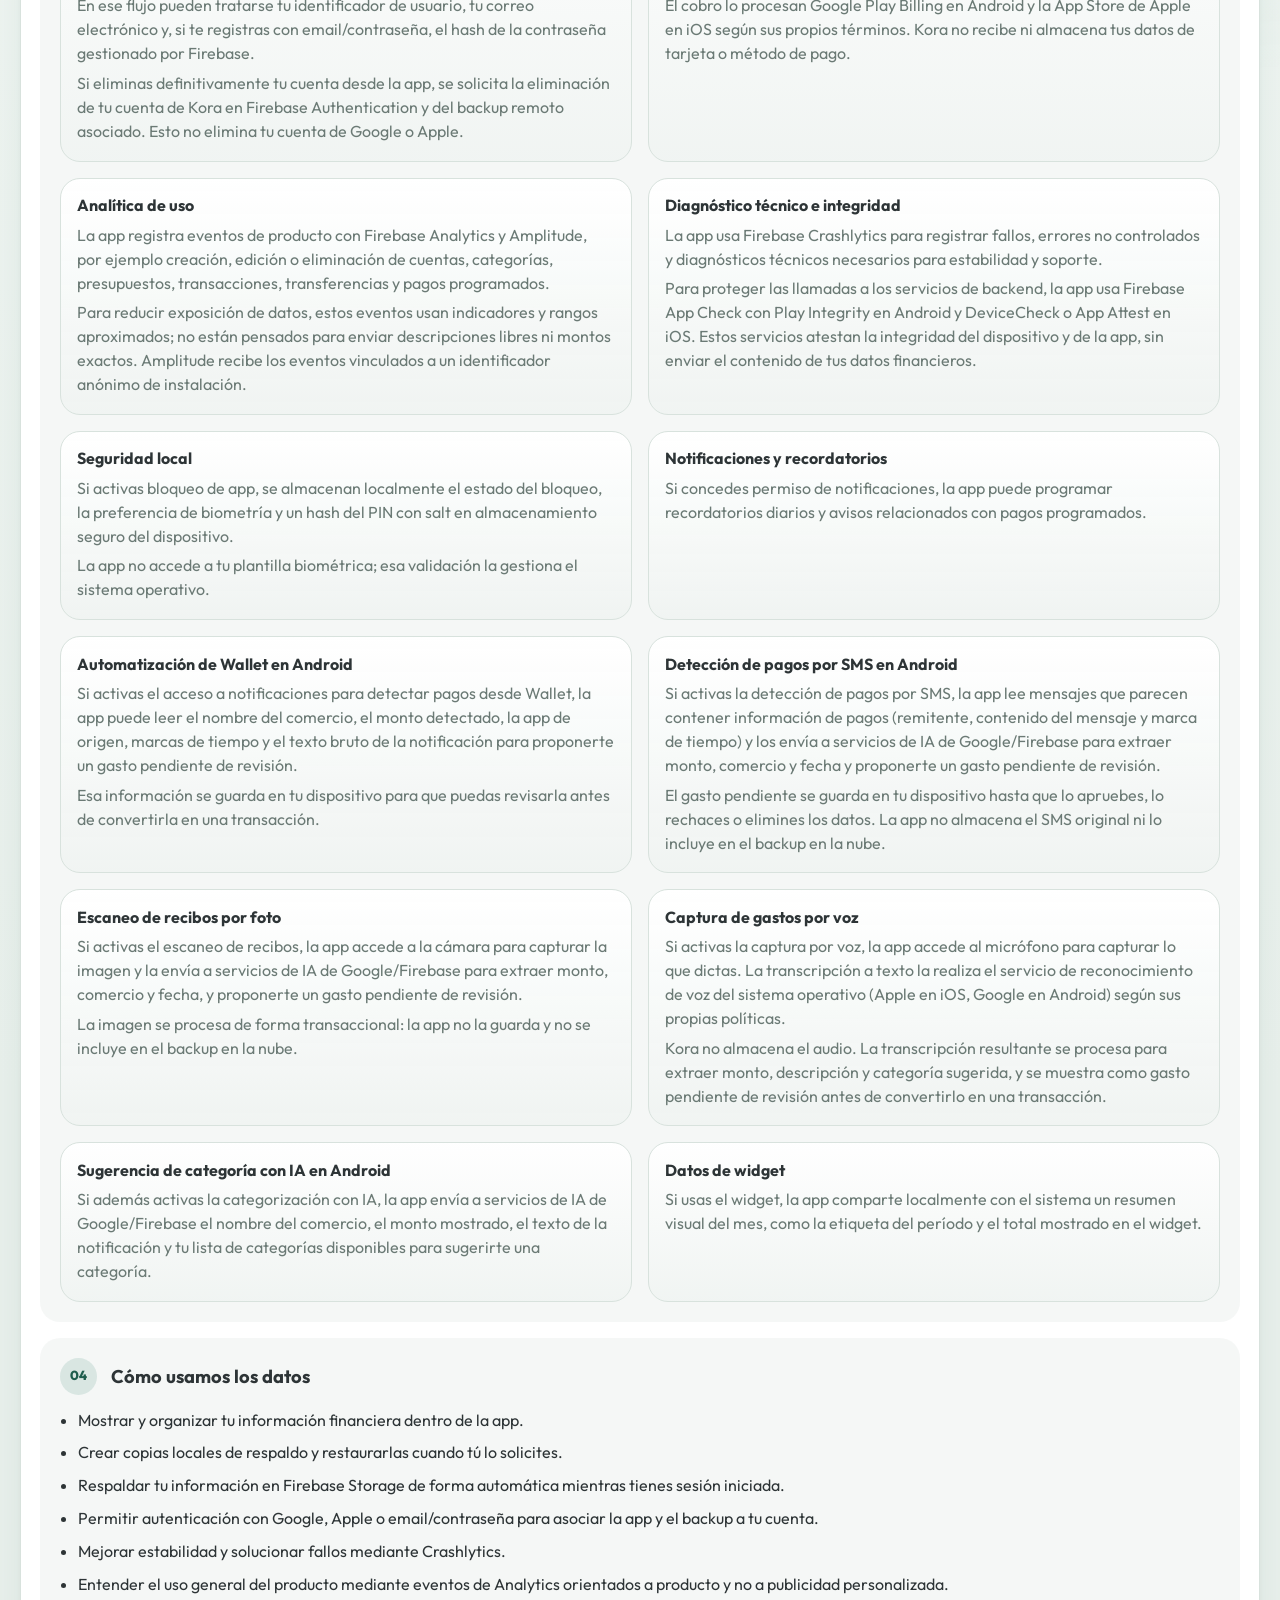
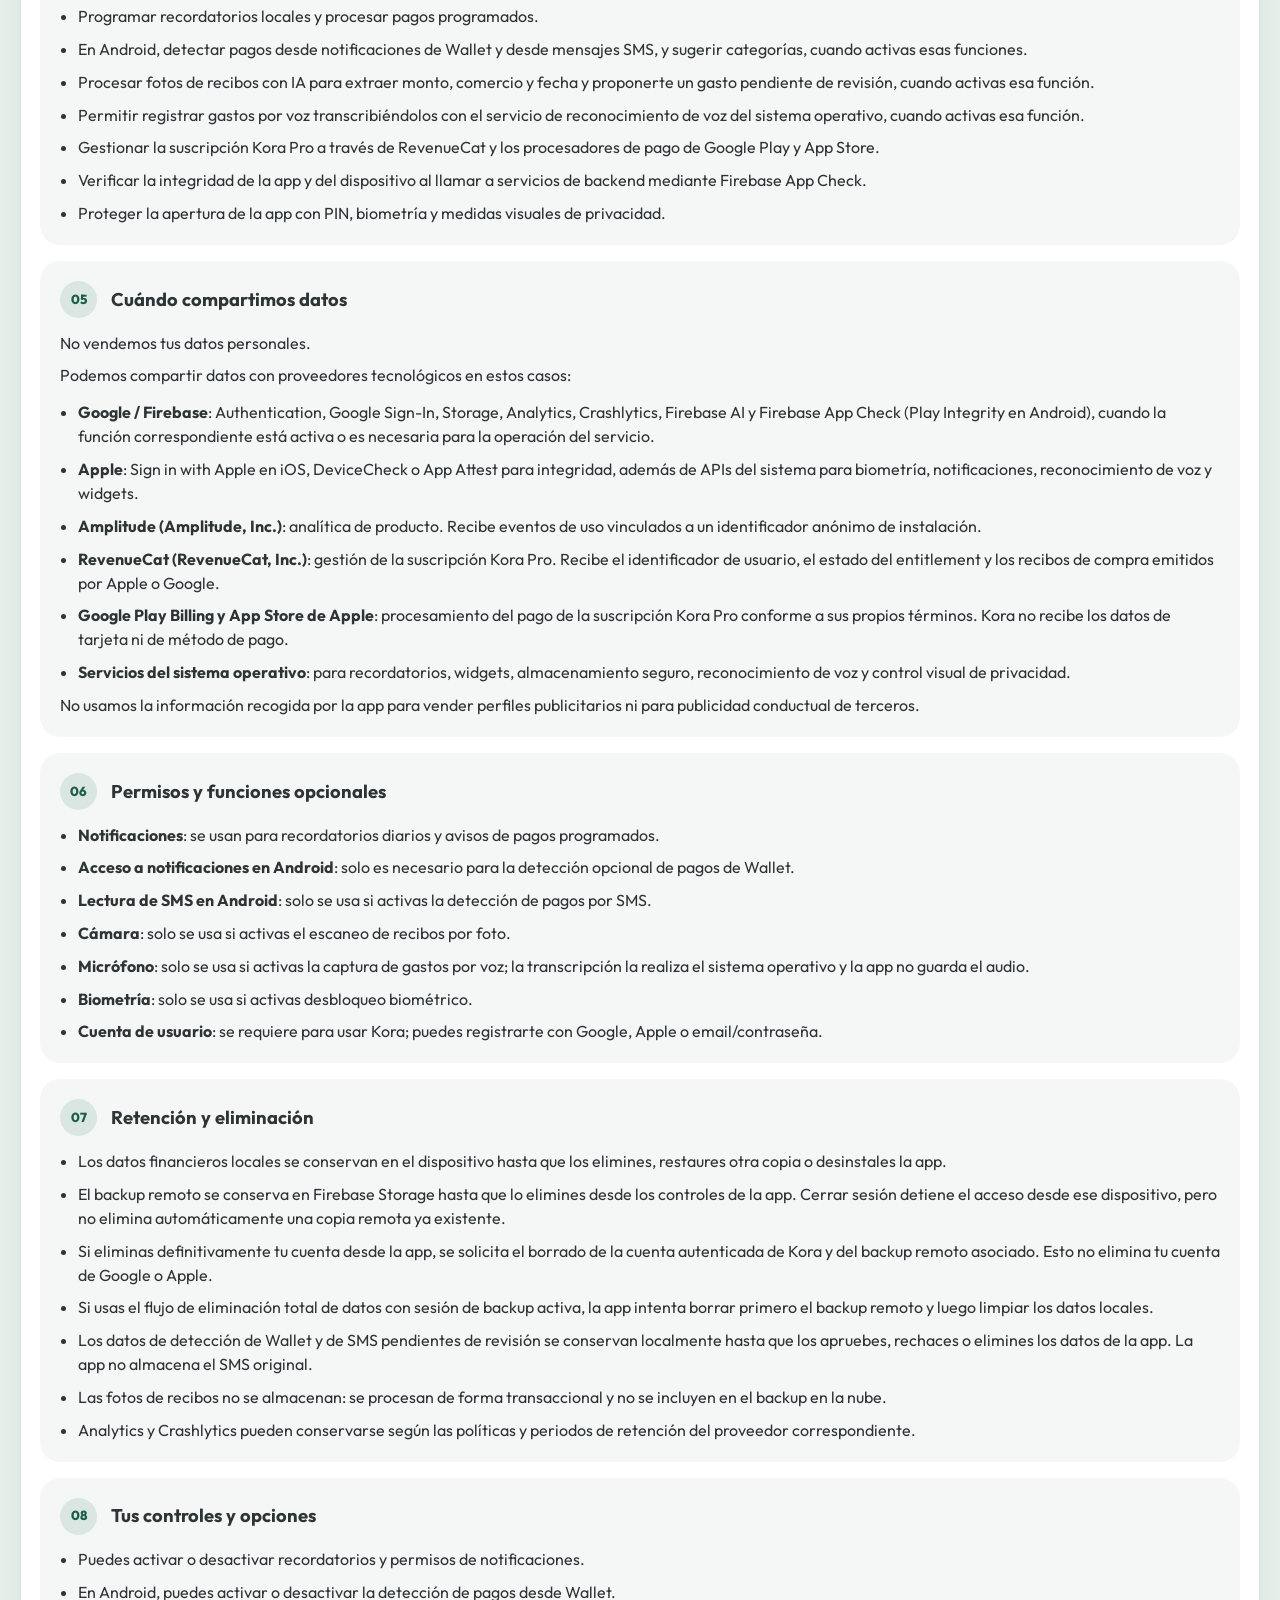
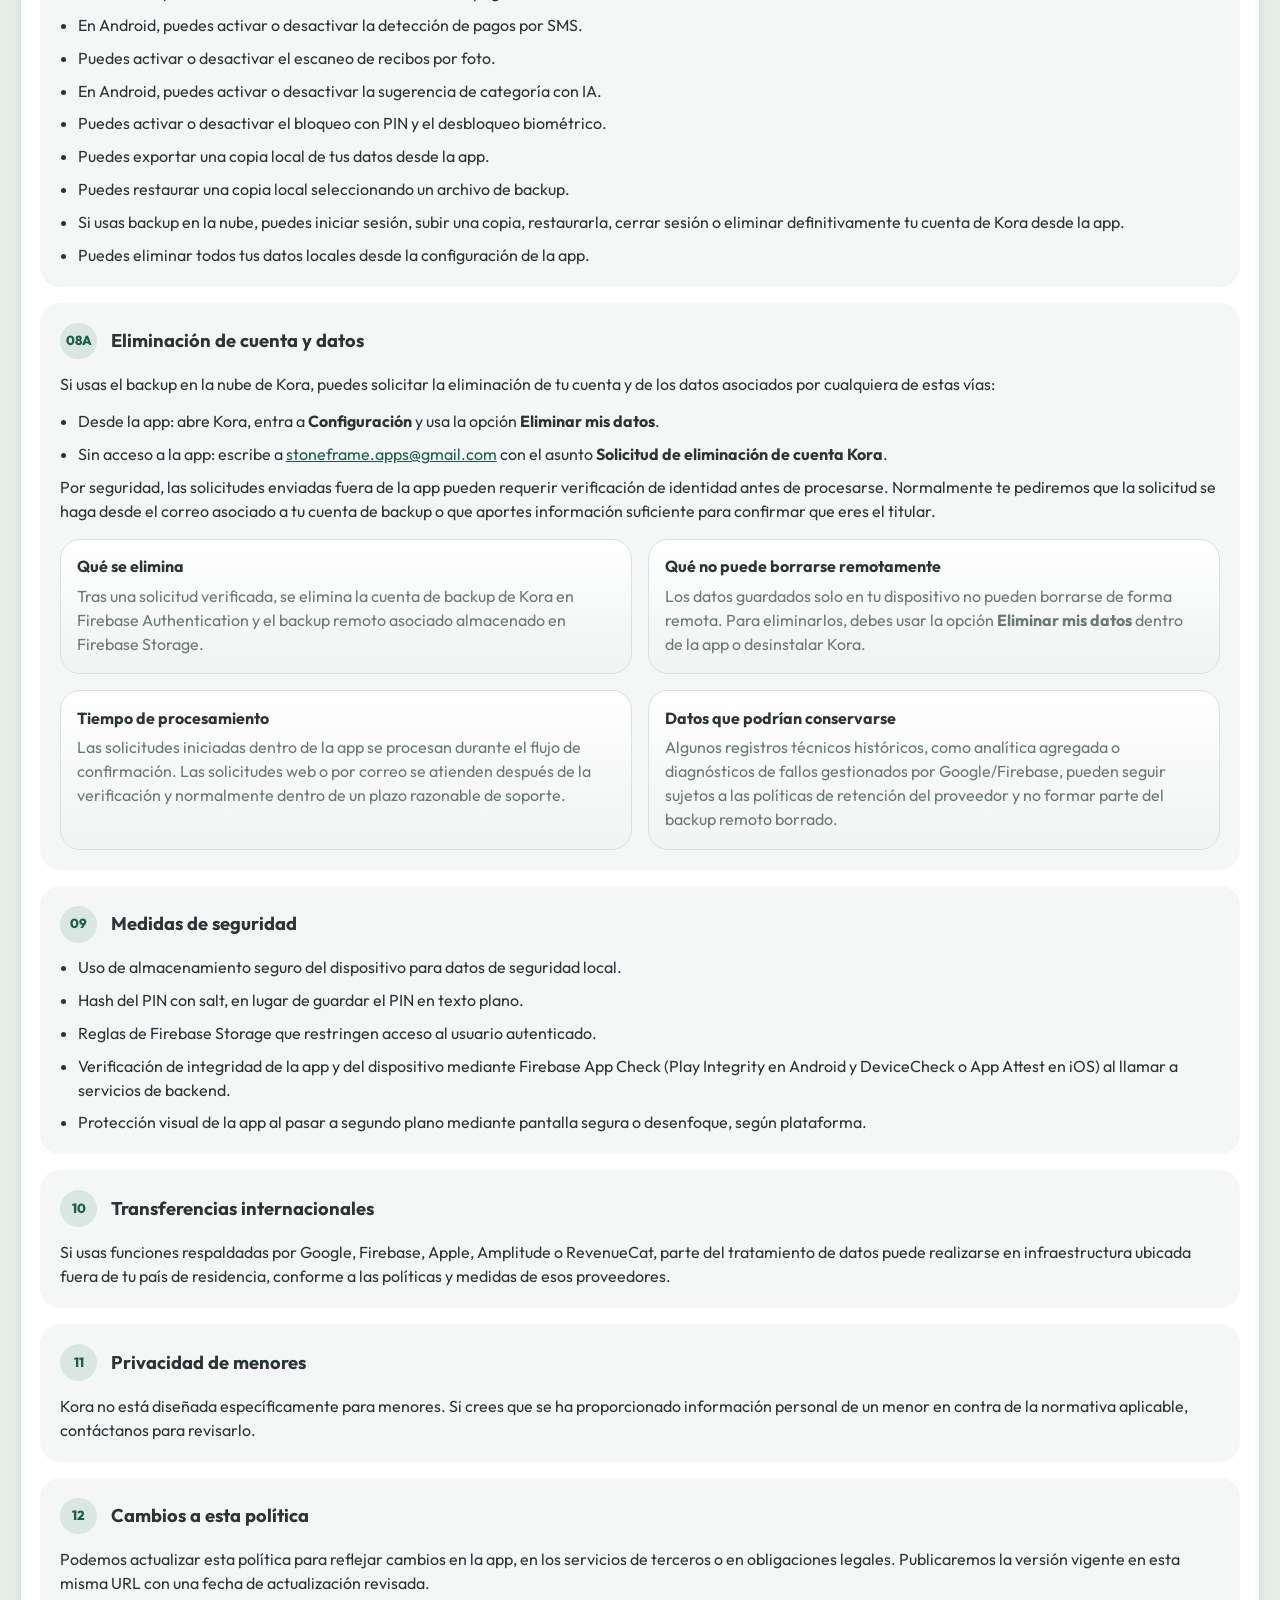
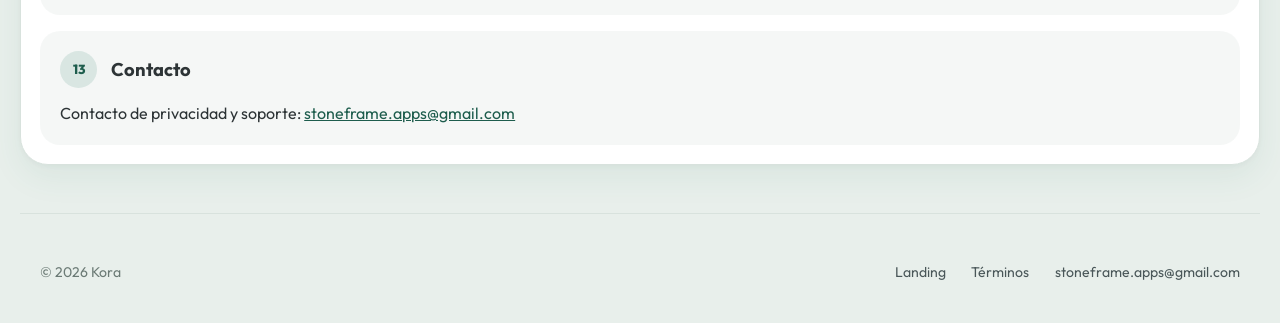
==== commit 75fc1e9c: "docs: reflect mandatory account and automatic cloud backup Kora now requires an account to use the a" ====
--- a/privacy.html
+++ b/privacy.html
@@ -4,7 +4,7 @@
 <meta charset="UTF-8" />
 <meta name="viewport" content="width=device-width, initial-scale=1" />
 <title>Kora — Política de privacidad</title>
-<meta name="description" content="Política de privacidad de Kora: almacenamiento local, backup opcional en la nube, analítica, diagnósticos y controles de eliminación de datos." />
+<meta name="description" content="Política de privacidad de Kora: almacenamiento local, backup automático en la nube, analítica, diagnósticos y controles de eliminación de datos." />
 <link rel="preconnect" href="https://fonts.googleapis.com">
 <link rel="preconnect" href="https://fonts.gstatic.com" crossorigin>
 <link href="https://fonts.googleapis.com/css2?family=Outfit:wght@300;400;500;600;700;800&family=JetBrains+Mono:wght@400;500&display=swap" rel="stylesheet">
@@ -33,8 +33,8 @@
     <section class="policy-hero">
       <p class="eyebrow-text" data-lang="es">Política de privacidad</p>
       <p class="eyebrow-text" data-lang="en">Privacy policy</p>
-      <h1 data-lang="es">Privacidad clara para una app de finanzas con funciones opcionales en la nube.</h1>
-      <h1 data-lang="en">Clear privacy terms for a finance app with optional cloud features.</h1>
+      <h1 data-lang="es">Privacidad clara para una app de finanzas con backup automático y funciones opcionales.</h1>
+      <h1 data-lang="en">Clear privacy terms for a finance app with automatic backup and optional features.</h1>
       <p class="policy-hero-copy" data-lang="es">
         Esta política describe cómo <strong>Kora</strong> accede, usa, almacena y
         comparte datos cuando usas la app en Android o iPhone.
@@ -52,10 +52,10 @@
           <p data-lang="en">Your accounts, categories, transactions, budgets, scheduled payments, and transfers are primarily stored on your device.</p>
         </article>
         <article class="policy-hero-card">
-          <h2 data-lang="es">Backup opcional</h2>
-          <h2 data-lang="en">Optional backup</h2>
-          <p data-lang="es">El respaldo en la nube solo funciona si inicias sesión y decides usarlo.</p>
-          <p data-lang="en">Cloud backup only works if you sign in and choose to use it.</p>
+          <h2 data-lang="es">Backup automático</h2>
+          <h2 data-lang="en">Automatic backup</h2>
+          <p data-lang="es">Kora requiere una cuenta para funcionar y respalda tus datos automáticamente en tu sesión autenticada.</p>
+          <p data-lang="en">Kora requires an account to work and automatically backs up your data to your authenticated session.</p>
         </article>
         <article class="policy-hero-card">
           <h2 data-lang="es">Automatización opcional</h2>
@@ -90,7 +90,7 @@
           <article class="data-card">
             <h3>Datos financieros que ingresas</h3>
             <p>Cuentas, saldos, categorías, transacciones, presupuestos, pagos programados, transferencias y descripciones de movimientos.</p>
-            <p>Estos datos se guardan localmente en la base de datos de la app. Si activas el backup en la nube, también se incluyen en la copia remota.</p>
+            <p>Estos datos se guardan localmente en la base de datos de la app y se respaldan automáticamente en Firebase Storage asociado a tu cuenta autenticada.</p>
           </article>
           <article class="data-card">
             <h3>Configuración de la app</h3>
@@ -98,9 +98,9 @@
             <p>La copia de seguridad en la nube incluye idioma, formato numérico, moneda y tema.</p>
           </article>
           <article class="data-card">
-            <h3>Datos de autenticación para backup</h3>
-            <p>Si activas backup en la nube, la app usa Firebase Authentication con inicio de sesión de Google en Android/iOS y Sign in with Apple en iOS.</p>
-            <p>En ese flujo pueden tratarse tu identificador de usuario y tu correo electrónico asociado a la cuenta autenticada.</p>
+            <h3>Datos de cuenta y autenticación</h3>
+            <p>Para usar Kora necesitas una cuenta. La autenticación se realiza con Firebase Authentication, que admite inicio de sesión con Google en Android/iOS, Sign in with Apple en iOS y email/contraseña en ambas plataformas.</p>
+            <p>En ese flujo pueden tratarse tu identificador de usuario, tu correo electrónico y, si te registras con email/contraseña, el hash de la contraseña gestionado por Firebase.</p>
             <p>Si eliminas definitivamente tu cuenta desde la app, se solicita la eliminación de tu cuenta de Kora en Firebase Authentication y del backup remoto asociado. Esto no elimina tu cuenta de Google o Apple.</p>
           </article>
           <article class="data-card">
@@ -163,8 +163,8 @@
         <ul class="policy-list">
           <li>Mostrar y organizar tu información financiera dentro de la app.</li>
           <li>Crear copias locales de respaldo y restaurarlas cuando tú lo solicites.</li>
-          <li>Respaldar información en Firebase Storage si activas backup en la nube.</li>
-          <li>Permitir autenticación con Google o Apple para asociar ese backup a tu cuenta.</li>
+          <li>Respaldar tu información en Firebase Storage de forma automática mientras tienes sesión iniciada.</li>
+          <li>Permitir autenticación con Google, Apple o email/contraseña para asociar la app y el backup a tu cuenta.</li>
           <li>Mejorar estabilidad y solucionar fallos mediante Crashlytics.</li>
           <li>Entender el uso general del producto mediante eventos de Analytics orientados a producto y no a publicidad personalizada.</li>
           <li>Programar recordatorios locales y procesar pagos programados.</li>
@@ -201,7 +201,7 @@
           <li><strong>Cámara</strong>: solo se usa si activas el escaneo de recibos por foto.</li>
           <li><strong>Micrófono</strong>: solo se usa si activas la captura de gastos por voz; la transcripción la realiza el sistema operativo y la app no guarda el audio.</li>
           <li><strong>Biometría</strong>: solo se usa si activas desbloqueo biométrico.</li>
-          <li><strong>Cuenta Google o Apple</strong>: solo se usa si activas el backup en la nube.</li>
+          <li><strong>Cuenta de usuario</strong>: se requiere para usar Kora; puedes registrarte con Google, Apple o email/contraseña.</li>
         </ul>
       </section>
 
@@ -313,7 +313,7 @@
           <article class="data-card">
             <h3>Financial data you enter</h3>
             <p>Accounts, balances, categories, transactions, budgets, scheduled payments, transfers, and transaction descriptions.</p>
-            <p>This data is stored locally in the app database. If you enable cloud backup, it is also included in the remote backup file.</p>
+            <p>This data is stored locally in the app database and is automatically backed up to Firebase Storage tied to your authenticated account.</p>
           </article>
           <article class="data-card">
             <h3>App settings</h3>
@@ -321,9 +321,9 @@
             <p>Cloud backup includes language, number format, currency, and theme.</p>
           </article>
           <article class="data-card">
-            <h3>Authentication data for backup</h3>
-            <p>If you enable cloud backup, the app uses Firebase Authentication with Google Sign-In on Android/iOS and Sign in with Apple on iOS.</p>
-            <p>In that flow, your user identifier and the email associated with the authenticated account may be processed.</p>
+            <h3>Account and authentication data</h3>
+            <p>To use Kora you need an account. Authentication is handled by Firebase Authentication, which supports Google Sign-In on Android/iOS, Sign in with Apple on iOS, and email/password on both platforms.</p>
+            <p>In that flow, your user identifier, email address, and — if you register with email/password — the password hash managed by Firebase may be processed.</p>
             <p>If you permanently delete your account from the app, deletion of your Kora account in Firebase Authentication and its associated remote backup is requested. This does not delete your Google or Apple account.</p>
           </article>
           <article class="data-card">
@@ -386,8 +386,8 @@
         <ul class="policy-list">
           <li>To display and organize your financial information inside the app.</li>
           <li>To create local backups and restore them when you ask us to.</li>
-          <li>To back up information in Firebase Storage if you enable cloud backup.</li>
-          <li>To authenticate with Google or Apple and associate that backup with your account.</li>
+          <li>To automatically back up your information to Firebase Storage while you are signed in.</li>
+          <li>To authenticate with Google, Apple, or email/password and associate the app and backup with your account.</li>
           <li>To improve stability and troubleshoot issues through Crashlytics.</li>
           <li>To understand general product usage through Analytics events meant for product improvement, not third-party advertising.</li>
           <li>To schedule local reminders and process scheduled payments.</li>
@@ -424,7 +424,7 @@
           <li><strong>Camera</strong>: only used if you enable receipt photo scanning.</li>
           <li><strong>Microphone</strong>: only used if you enable voice expense capture; transcription is handled by the operating system and the app does not store the audio.</li>
           <li><strong>Biometrics</strong>: only used if you enable biometric unlock.</li>
-          <li><strong>Google or Apple account</strong>: only used if you enable cloud backup.</li>
+          <li><strong>User account</strong>: required to use Kora; you can register with Google, Apple, or email/password.</li>
         </ul>
       </section>
 
--- a/styles.css
+++ b/styles.css
@@ -0,0 +1,956 @@
+:root {
+  color-scheme: light;
+  --bg: #E8EFEB;
+  --bg-accent: #F0F4F2;
+  --bg-soft: #F5F9F7;
+  --surface: #FFFFFF;
+  --surface-muted: rgba(255,255,255,0.72);
+  --border: #D8E2DD;
+  --border-strong: #C4D3CC;
+  --text: #2D3436;
+  --text-soft: #4A5759;
+  --muted: #6B7A75;
+
+  --accent: #2E7D6B;
+  --accent-strong: #1E5D4D;
+  --accent-light: #4A9D8C;
+  --accent-soft: rgba(46,125,107,0.14);
+  --accent-faint: rgba(46,125,107,0.06);
+
+  --income: #2E7D32;
+  --expense: #C62828;
+  --warning: #F57C00;
+
+  --radius-xs: 8px;
+  --radius-sm: 12px;
+  --radius-md: 16px;
+  --radius-lg: 20px;
+  --radius-xl: 28px;
+  --radius-2xl: 36px;
+
+  --shadow-sm: 0 2px 8px rgba(46,125,107,0.06), 0 1px 2px rgba(45,52,54,0.04);
+  --shadow-md: 0 12px 32px rgba(46,125,107,0.08), 0 2px 6px rgba(45,52,54,0.04);
+  --shadow-lg: 0 24px 60px rgba(46,125,107,0.12), 0 4px 12px rgba(45,52,54,0.06);
+
+  --maxw: 1240px;
+}
+
+* { box-sizing: border-box; }
+
+html, body {
+  margin: 0;
+  padding: 0;
+  background: var(--bg);
+  color: var(--text);
+  font-family: 'Outfit', 'Avenir Next', system-ui, sans-serif;
+  -webkit-font-smoothing: antialiased;
+  text-rendering: optimizeLegibility;
+  line-height: 1.5;
+}
+
+body {
+  background:
+    radial-gradient(ellipse 60rem 40rem at 15% -10%, var(--accent-soft), transparent 60%),
+    radial-gradient(ellipse 50rem 35rem at 95% 20%, var(--accent-faint), transparent 60%),
+    linear-gradient(180deg, var(--bg-soft) 0%, var(--bg) 40%, var(--bg) 100%);
+  min-height: 100vh;
+}
+
+a { color: var(--accent-strong); }
+
+.mono { font-family: 'JetBrains Mono', ui-monospace, monospace; }
+
+/* ========== Nav ========== */
+.nav-wrap {
+  position: sticky;
+  top: 1rem;
+  z-index: 50;
+  padding: 0 1.25rem;
+}
+.nav {
+  max-width: var(--maxw);
+  margin: 0 auto;
+  display: flex;
+  align-items: center;
+  justify-content: space-between;
+  padding: 0.75rem 0.75rem 0.75rem 1.35rem;
+  background: color-mix(in oklch, var(--surface) 78%, transparent);
+  backdrop-filter: blur(20px) saturate(1.2);
+  -webkit-backdrop-filter: blur(20px) saturate(1.2);
+  border: 1px solid var(--border);
+  border-radius: 999px;
+  box-shadow: var(--shadow-sm);
+}
+.brand {
+  display: flex; align-items: center; gap: 0.65rem;
+  font-weight: 800; letter-spacing: 0.04em;
+  font-size: 1.05rem; text-decoration: none; color: var(--text);
+}
+.brand-mark {
+  width: 26px; height: 26px;
+  border-radius: 8px;
+  background:
+    radial-gradient(circle at 30% 30%, var(--accent-light), var(--accent) 55%, var(--accent-strong));
+  box-shadow: inset 0 0 0 1px rgba(30,93,77,0.4);
+  position: relative;
+}
+.brand-mark::after {
+  content: "";
+  position: absolute;
+  inset: 6px; width: auto; height: auto;
+  background: var(--surface);
+  mask: radial-gradient(circle at 70% 70%, transparent 38%, black 40%);
+  -webkit-mask: radial-gradient(circle at 70% 70%, transparent 38%, black 40%);
+  border-radius: 4px;
+}
+.nav-links {
+  display: flex; gap: 1.75rem;
+  font-size: 0.92rem;
+  color: var(--text-soft);
+}
+.nav-links a { color: inherit; text-decoration: none; }
+.nav-links a:hover { color: var(--accent-strong); }
+
+.nav-cta {
+  display: flex; align-items: center; gap: 0.6rem;
+}
+.lang-switch {
+  display: inline-flex; gap: 0.15rem; padding: 0.2rem;
+  background: var(--bg-accent); border-radius: 999px;
+  font-size: 0.78rem; font-weight: 700;
+}
+.lang-switch button {
+  border: 0; background: transparent; color: var(--muted);
+  padding: 0.4rem 0.65rem; border-radius: 999px; cursor: pointer;
+  font: inherit;
+}
+.lang-switch button.active {
+  background: var(--accent); color: white;
+}
+
+.btn {
+  display: inline-flex; align-items: center; gap: 0.5rem;
+  padding: 0.7rem 1.15rem;
+  border-radius: 12px; border: 1px solid transparent;
+  font: inherit; font-weight: 600; font-size: 0.92rem;
+  cursor: pointer; text-decoration: none;
+  transition: transform 0.12s ease, background 0.18s ease, box-shadow 0.18s ease;
+}
+.btn-primary {
+  background: var(--accent); color: white;
+  box-shadow: 0 6px 16px rgba(46,125,107,0.3);
+}
+.btn-primary:hover { background: var(--accent-strong); transform: translateY(-1px); }
+.btn-ghost { background: transparent; color: var(--text); }
+.btn-ghost:hover { background: var(--bg-accent); }
+.btn-outline {
+  background: transparent; color: var(--text);
+  border-color: var(--border-strong);
+}
+.btn-outline:hover { border-color: var(--accent); color: var(--accent-strong); }
+
+/* ========== Hero ========== */
+.hero {
+  max-width: var(--maxw);
+  margin: 3.5rem auto 0;
+  padding: 0 1.25rem;
+}
+.hero[data-variant="editorial"] .hero-inner {
+  display: grid;
+  grid-template-columns: 1.1fr 0.9fr;
+  gap: 3rem;
+  align-items: center;
+}
+.eyebrow {
+  display: inline-flex; align-items: center; gap: 0.55rem;
+  padding: 0.4rem 0.85rem;
+  background: var(--accent-soft);
+  color: var(--accent-strong);
+  border-radius: 999px;
+  font-size: 0.78rem; font-weight: 700;
+  letter-spacing: 0.12em;
+  text-transform: uppercase;
+}
+.eyebrow .dot {
+  width: 6px; height: 6px; border-radius: 50%; background: var(--accent);
+  box-shadow: 0 0 0 3px rgba(46,125,107,0.2);
+}
+h1.hero-title {
+  font-size: clamp(2.8rem, 5.2vw, 4.8rem);
+  line-height: 0.96;
+  letter-spacing: -0.035em;
+  font-weight: 700;
+  margin: 1.2rem 0 1.3rem;
+  text-wrap: balance;
+  max-width: 15ch;
+}
+h1.hero-title em {
+  font-style: italic;
+  font-weight: 400;
+  color: var(--accent-strong);
+}
+.hero-sub {
+  font-size: 1.12rem;
+  color: var(--text-soft);
+  max-width: 44ch;
+  text-wrap: pretty;
+  line-height: 1.55;
+  margin: 0 0 1.8rem;
+}
+.hero-ctas { display: flex; gap: 0.7rem; flex-wrap: wrap; align-items: center; }
+.hero-meta {
+  margin-top: 1.8rem;
+  display: flex; flex-wrap: wrap; gap: 1.4rem;
+  color: var(--muted);
+  font-size: 0.85rem;
+}
+.hero-meta .item {
+  display: inline-flex; align-items: center; gap: 0.4rem;
+}
+.check {
+  width: 16px; height: 16px;
+  border-radius: 50%;
+  background: var(--accent-soft);
+  color: var(--accent-strong);
+  display: inline-flex; align-items: center; justify-content: center;
+  font-size: 10px; font-weight: 800;
+}
+
+/* ========== Phone mockup ========== */
+.phone-stage {
+  position: relative;
+  height: 640px;
+  display: flex; align-items: center; justify-content: center;
+}
+.phone-stage::before {
+  content: "";
+  position: absolute; inset: 10% -10% 0 -10%;
+  background:
+    radial-gradient(ellipse at center, var(--accent-soft), transparent 60%);
+  z-index: 0;
+}
+
+.phone {
+  position: relative;
+  width: 320px;
+  height: 640px;
+  background: #0F1513;
+  border-radius: 48px;
+  padding: 10px;
+  box-shadow:
+    0 40px 80px -20px rgba(46,125,107,0.35),
+    0 20px 40px -10px rgba(45,52,54,0.15),
+    inset 0 0 0 1.5px rgba(255,255,255,0.06);
+  z-index: 1;
+}
+.phone-screen {
+  width: 100%;
+  height: 100%;
+  background: var(--bg);
+  border-radius: 38px;
+  overflow: hidden;
+  position: relative;
+  display: flex; flex-direction: column;
+}
+.phone-notch {
+  position: absolute; top: 0; left: 50%;
+  transform: translateX(-50%);
+  width: 120px; height: 28px;
+  background: #0F1513;
+  border-bottom-left-radius: 18px;
+  border-bottom-right-radius: 18px;
+  z-index: 10;
+}
+.status-bar {
+  display: flex; justify-content: space-between;
+  padding: 14px 24px 6px;
+  font-size: 13px; font-weight: 600;
+  color: var(--text);
+}
+.status-bar .right {
+  display: flex; gap: 6px; align-items: center;
+}
+.status-bar svg { display: block; }
+
+.app {
+  padding: 12px 18px 18px;
+  flex: 1; overflow: hidden;
+  display: flex; flex-direction: column; gap: 14px;
+}
+.app-header {
+  display: flex; align-items: center; justify-content: space-between;
+}
+.greeting { font-size: 13px; color: var(--muted); font-weight: 500; }
+.username { font-size: 17px; font-weight: 600; color: var(--text); margin-top: 2px; }
+.avatar {
+  width: 38px; height: 38px; border-radius: 50%;
+  background: linear-gradient(135deg, var(--accent-light), var(--accent-strong));
+  display: flex; align-items: center; justify-content: center;
+  color: white; font-weight: 700; font-size: 14px;
+}
+
+.balance-card {
+  background: linear-gradient(135deg, var(--accent) 0%, var(--accent-strong) 100%);
+  color: white;
+  border-radius: 22px;
+  padding: 18px 20px;
+  position: relative;
+  overflow: hidden;
+  box-shadow: 0 12px 28px rgba(46,125,107,0.28);
+}
+.balance-card::after {
+  content: "";
+  position: absolute;
+  right: -40px; top: -40px;
+  width: 140px; height: 140px;
+  border-radius: 50%;
+  background: radial-gradient(circle, rgba(255,255,255,0.14), transparent 65%);
+}
+.balance-label {
+  font-size: 11px; letter-spacing: 0.14em;
+  text-transform: uppercase; opacity: 0.8;
+  font-weight: 600;
+}
+.balance-amount {
+  font-size: 30px; font-weight: 700;
+  letter-spacing: -0.02em;
+  margin-top: 4px;
+}
+.balance-amount small { font-size: 18px; opacity: 0.7; font-weight: 500; }
+.balance-sub {
+  display: flex; gap: 14px; margin-top: 12px;
+  font-size: 12px;
+}
+.balance-pill {
+  display: inline-flex; align-items: center; gap: 4px;
+  padding: 3px 8px; border-radius: 999px;
+  background: rgba(255,255,255,0.18);
+  font-weight: 500;
+}
+.balance-pill.up { color: #C7F0D0; }
+.balance-pill.down { color: #FFD4D4; }
+
+.section-title {
+  display: flex; align-items: center; justify-content: space-between;
+  font-size: 13px; font-weight: 600; color: var(--text);
+  margin-top: 2px;
+}
+.section-title a { color: var(--accent-strong); font-size: 12px; text-decoration: none; font-weight: 600; }
+
+.tx-list { display: flex; flex-direction: column; gap: 8px; }
+.tx {
+  display: grid; grid-template-columns: 36px 1fr auto;
+  gap: 10px; align-items: center;
+  padding: 10px 12px;
+  background: var(--surface);
+  border: 1px solid var(--border);
+  border-radius: 14px;
+}
+.tx-icon {
+  width: 36px; height: 36px; border-radius: 10px;
+  display: flex; align-items: center; justify-content: center;
+  font-size: 16px;
+}
+.tx-icon.food { background: #FFE3E0; color: #C62828; }
+.tx-icon.transport { background: #E0ECFF; color: #1E5CB8; }
+.tx-icon.income { background: #DDF2DE; color: #2E7D32; }
+.tx-icon.shop { background: #F0E2FF; color: #5E35B1; }
+.tx-main .name { font-size: 13px; font-weight: 600; color: var(--text); }
+.tx-main .cat { font-size: 11px; color: var(--muted); margin-top: 1px; }
+.tx-amt { font-size: 13px; font-weight: 700; text-align: right; white-space: nowrap; }
+.tx-amt.neg { color: var(--expense); }
+.tx-amt.pos { color: var(--income); }
+.tx-amt .date { display: block; font-size: 10px; color: var(--muted); font-weight: 500; margin-top: 1px; }
+
+.phone-tabs {
+  position: absolute; bottom: 10px; left: 10px; right: 10px;
+  background: var(--surface);
+  border: 1px solid var(--border);
+  border-radius: 999px;
+  display: flex; justify-content: space-around; align-items: center;
+  padding: 8px 12px;
+  box-shadow: 0 8px 20px rgba(0,0,0,0.08);
+}
+.phone-tab {
+  display: flex; flex-direction: column; align-items: center;
+  gap: 2px; color: var(--muted);
+  font-size: 10px; font-weight: 600;
+}
+.phone-tab svg { width: 20px; height: 20px; }
+.phone-tab.active { color: var(--accent-strong); }
+.phone-tab.fab {
+  background: var(--accent);
+  color: white;
+  width: 42px; height: 42px;
+  border-radius: 50%;
+  justify-content: center;
+  box-shadow: 0 6px 14px rgba(46,125,107,0.35);
+}
+.phone-tab.fab svg { width: 20px; height: 20px; }
+
+/* ========== Floating cards ========== */
+.float-wallet, .float-ai {
+  position: absolute; z-index: 5;
+  background: var(--surface);
+  border: 1px solid var(--border);
+  border-radius: 18px;
+  padding: 12px 14px;
+  box-shadow: var(--shadow-md);
+  font-size: 12.5px;
+}
+.float-wallet {
+  top: 12%; right: -8%;
+  width: 240px;
+  display: flex; flex-direction: column; gap: 6px;
+  animation: float 6s ease-in-out infinite;
+}
+.float-wallet .head { display: flex; justify-content: space-between; align-items: center; color: var(--muted); font-size: 10.5px; font-weight: 700; letter-spacing: 0.1em; text-transform: uppercase; }
+.float-wallet .head span:last-child { color: var(--accent-strong); }
+.float-wallet .merchant { font-weight: 700; color: var(--text); font-size: 14px; }
+.float-wallet .amount { font-size: 13px; color: var(--expense); font-weight: 700; }
+.float-wallet .row { display: flex; justify-content: space-between; }
+.float-wallet .tag {
+  display: inline-flex; align-items: center; gap: 4px;
+  padding: 3px 7px; border-radius: 999px;
+  background: var(--accent-soft); color: var(--accent-strong);
+  font-size: 10.5px; font-weight: 700;
+}
+
+.float-ai {
+  bottom: 14%; left: -10%;
+  width: 220px;
+  animation: float 7s ease-in-out infinite 1s;
+}
+.float-ai .ai-head { display: flex; align-items: center; gap: 6px; color: var(--muted); font-size: 10.5px; font-weight: 700; letter-spacing: 0.1em; text-transform: uppercase; }
+.float-ai .body { font-size: 13px; color: var(--text); margin-top: 6px; line-height: 1.35; }
+.float-ai b { color: var(--accent-strong); }
+
+@keyframes float {
+  0%, 100% { transform: translateY(0); }
+  50% { transform: translateY(-10px); }
+}
+
+/* ========== Trust strip ========== */
+.trust-strip {
+  max-width: var(--maxw);
+  margin: 5rem auto 0;
+  padding: 0 1.25rem;
+  display: grid;
+  grid-template-columns: repeat(3, minmax(0, 18rem));
+  justify-content: center;
+  gap: 2rem;
+}
+.trust-strip .item {
+  padding-top: 1.5rem;
+  border-top: 1px solid var(--border);
+}
+.trust-strip .big {
+  font-size: 2.4rem; font-weight: 600;
+  letter-spacing: -0.03em;
+  color: var(--text);
+}
+.trust-strip .big em {
+  font-style: normal; color: var(--accent-strong);
+}
+.trust-strip .lbl {
+  font-size: 0.82rem; color: var(--muted);
+  margin-top: 0.3rem;
+}
+
+/* ========== Sections ========== */
+section.block {
+  max-width: var(--maxw);
+  margin: 7rem auto 0;
+  padding: 0 1.25rem;
+}
+.section-head {
+  max-width: 60rem;
+  margin: 0 auto 3rem;
+  text-align: center;
+}
+.section-head .eyebrow-text {
+  font-size: 0.78rem; letter-spacing: 0.18em;
+  text-transform: uppercase; color: var(--accent-strong);
+  font-weight: 700;
+}
+.section-head h2 {
+  margin: 0.8rem auto 0.8rem;
+  font-size: clamp(2rem, 3.6vw, 3rem);
+  letter-spacing: -0.025em;
+  line-height: 1.05;
+  font-weight: 600;
+  text-wrap: balance;
+}
+.section-head h2 em { font-style: italic; color: var(--accent-strong); font-weight: 400; }
+.section-head p {
+  color: var(--muted);
+  max-width: 50ch;
+  margin: 0 auto;
+  font-size: 1.05rem;
+  text-wrap: pretty;
+}
+
+/* ========== Features grid ========== */
+.features {
+  display: grid;
+  grid-template-columns: 1.3fr 1fr 1fr;
+  grid-template-rows: auto auto;
+  gap: 1.25rem;
+}
+.feature {
+  background: var(--surface);
+  border: 1px solid var(--border);
+  border-radius: var(--radius-xl);
+  padding: 1.8rem;
+  position: relative;
+  overflow: hidden;
+  transition: transform 0.2s ease, box-shadow 0.2s ease;
+}
+.feature:hover {
+  transform: translateY(-3px);
+  box-shadow: var(--shadow-md);
+}
+.feature h3 {
+  font-size: 1.35rem;
+  margin: 1rem 0 0.5rem;
+  letter-spacing: -0.015em;
+  font-weight: 600;
+}
+.feature p { color: var(--muted); margin: 0; font-size: 0.98rem; text-wrap: pretty; }
+.feature .icon {
+  width: 40px; height: 40px; border-radius: 12px;
+  background: var(--accent-soft); color: var(--accent-strong);
+  display: flex; align-items: center; justify-content: center;
+}
+.feature .icon svg { width: 22px; height: 22px; }
+
+.feature.wide { grid-column: span 1; grid-row: span 2; display: flex; flex-direction: column; }
+.feature.wide .icon { background: transparent; padding: 0; width: auto; height: auto; color: var(--accent-strong); }
+.feature .preview { margin-top: auto; padding-top: 1.5rem; }
+
+.chart {
+  background: var(--bg-soft);
+  border: 1px solid var(--border);
+  border-radius: var(--radius-md);
+  padding: 1rem;
+  margin-top: 1rem;
+}
+.chart-head { display: flex; justify-content: space-between; font-size: 0.8rem; color: var(--muted); margin-bottom: 0.8rem; }
+.chart-head b { color: var(--text); font-weight: 600; }
+.bars { display: flex; align-items: flex-end; gap: 10px; height: 110px; }
+.bars .bar {
+  flex: 1;
+  background: var(--accent-soft);
+  border-radius: 6px 6px 2px 2px;
+  position: relative;
+}
+.bars .bar.active {
+  background: linear-gradient(180deg, var(--accent-light), var(--accent));
+}
+.bars .bar span {
+  position: absolute; bottom: -18px;
+  left: 0; right: 0; text-align: center;
+  font-size: 10px; color: var(--muted);
+}
+
+.budget-list { display: flex; flex-direction: column; gap: 10px; margin-top: 0.75rem; }
+.budget-row { display: grid; grid-template-columns: 1fr auto; gap: 4px 10px; font-size: 0.85rem; }
+.budget-row .bar-track {
+  grid-column: 1 / -1;
+  height: 6px; border-radius: 999px;
+  background: var(--bg-accent);
+  overflow: hidden;
+}
+.budget-row .bar-fill {
+  height: 100%; border-radius: 999px;
+  background: var(--accent);
+}
+.budget-row .bar-fill.warn { background: var(--warning); }
+.budget-row .bar-fill.over { background: var(--expense); }
+.budget-row .lbl { color: var(--text); font-weight: 500; }
+.budget-row .val { color: var(--muted); font-variant-numeric: tabular-nums; }
+
+/* ========== How it works ========== */
+.flow {
+  display: grid;
+  grid-template-columns: repeat(3, 1fr);
+  gap: 1.25rem;
+}
+.flow-step {
+  background: var(--surface);
+  border: 1px solid var(--border);
+  border-radius: var(--radius-xl);
+  padding: 2rem 1.75rem;
+}
+.flow-step .num {
+  display: inline-flex; align-items: center; justify-content: center;
+  width: 36px; height: 36px; border-radius: 50%;
+  background: var(--bg-accent);
+  color: var(--accent-strong);
+  font-weight: 700;
+  font-family: 'JetBrains Mono', monospace;
+  margin-bottom: 1rem;
+}
+.flow-step h3 { margin: 0.3rem 0 0.5rem; font-size: 1.25rem; font-weight: 600; }
+.flow-step p { color: var(--muted); margin: 0; font-size: 0.95rem; }
+
+/* ========== Privacy section ========== */
+.privacy-grid {
+  display: grid;
+  grid-template-columns: 1fr 1fr;
+  gap: 1.25rem;
+}
+.privacy-card {
+  background: var(--surface);
+  border: 1px solid var(--border);
+  border-radius: var(--radius-xl);
+  padding: 2rem;
+}
+.privacy-card.dark {
+  background: linear-gradient(160deg, #1E5D4D, #2E7D6B);
+  color: white;
+  border: none;
+  position: relative;
+  overflow: hidden;
+}
+.privacy-card.dark::after {
+  content: "";
+  position: absolute;
+  inset: -50% -30% auto auto;
+  width: 60%; height: 120%;
+  background: radial-gradient(circle, rgba(255,255,255,0.08), transparent 60%);
+}
+.privacy-card h3 {
+  font-size: 1.5rem;
+  letter-spacing: -0.02em;
+  margin: 0 0 1rem;
+  font-weight: 600;
+}
+.privacy-card.dark h3 { font-size: 2rem; letter-spacing: -0.03em; font-weight: 500; text-wrap: balance; }
+.privacy-card.dark h3 em { font-style: italic; font-weight: 300; }
+.privacy-card p { color: var(--muted); margin: 0.5rem 0 0; text-wrap: pretty; }
+.privacy-card.dark p { color: rgba(255,255,255,0.85); }
+.privacy-list {
+  list-style: none; padding: 0; margin: 1.25rem 0 0;
+  display: flex; flex-direction: column; gap: 0.75rem;
+}
+.privacy-list li {
+  display: flex; gap: 0.7rem; align-items: flex-start;
+  font-size: 0.95rem; color: var(--text-soft);
+}
+.privacy-list li::before {
+  content: ""; flex: none;
+  width: 18px; height: 18px; border-radius: 50%;
+  background: var(--accent-soft);
+  background-image: url("data:image/svg+xml;utf8,<svg xmlns='http://www.w3.org/2000/svg' viewBox='0 0 16 16' fill='%231E5D4D'><path d='M6.5 11.5L3 8l1-1 2.5 2.5L12 4l1 1z'/></svg>");
+  background-repeat: no-repeat;
+  background-position: center;
+  background-size: 14px 14px;
+  margin-top: 2px;
+}
+
+.tech-strip {
+  margin-top: 1.5rem;
+  display: flex; flex-wrap: wrap; gap: 0.5rem;
+}
+.tech-pill {
+  font-family: 'JetBrains Mono', monospace;
+  font-size: 0.74rem;
+  padding: 0.35rem 0.7rem;
+  border-radius: 999px;
+  background: rgba(255,255,255,0.12);
+  color: rgba(255,255,255,0.9);
+  border: 1px solid rgba(255,255,255,0.15);
+}
+
+/* ========== FAQ ========== */
+.faq {
+  max-width: 52rem;
+  margin: 0 auto;
+}
+.faq-item {
+  border-top: 1px solid var(--border);
+  padding: 1.4rem 0.2rem;
+  cursor: pointer;
+}
+.faq-item:last-child { border-bottom: 1px solid var(--border); }
+.faq-q { display: flex; justify-content: space-between; align-items: center; gap: 1rem; }
+.faq-q h4 {
+  margin: 0; font-size: 1.1rem; font-weight: 500;
+  letter-spacing: -0.01em;
+}
+.faq-q .plus {
+  width: 28px; height: 28px; border-radius: 50%;
+  background: var(--bg-accent); color: var(--accent-strong);
+  display: flex; align-items: center; justify-content: center;
+  font-size: 1.2rem; font-weight: 400;
+  flex: none; transition: transform 0.25s ease, background 0.2s;
+}
+.faq-item[open] .plus { transform: rotate(45deg); background: var(--accent); color: white; }
+.faq-a { color: var(--muted); margin: 0.8rem 0 0; max-width: 60ch; font-size: 0.98rem; text-wrap: pretty; }
+.faq-item summary { list-style: none; }
+.faq-item summary::-webkit-details-marker { display: none; }
+
+/* ========== Final CTA ========== */
+.final-cta {
+  max-width: var(--maxw);
+  margin: 7rem auto 3rem;
+  padding: 0 1.25rem;
+}
+.final-card {
+  background: linear-gradient(160deg, var(--accent-strong), var(--accent));
+  color: white;
+  border-radius: var(--radius-2xl);
+  padding: 4rem 3rem;
+  position: relative;
+  overflow: hidden;
+  display: grid;
+  grid-template-columns: 1.2fr auto;
+  gap: 2rem;
+  align-items: end;
+}
+.final-card::before {
+  content: "";
+  position: absolute; inset: -10%;
+  background:
+    radial-gradient(circle at 10% 90%, rgba(255,255,255,0.12), transparent 40%),
+    radial-gradient(circle at 90% 10%, rgba(255,255,255,0.08), transparent 45%);
+  pointer-events: none;
+}
+.final-card h2 {
+  position: relative;
+  font-size: clamp(2.2rem, 4.2vw, 3.6rem);
+  letter-spacing: -0.03em;
+  line-height: 1.02;
+  margin: 0;
+  font-weight: 500;
+  text-wrap: balance;
+  max-width: 18ch;
+}
+.final-card h2 em { font-style: italic; font-weight: 300; opacity: 0.85; }
+.final-card .store-ctas { display: flex; gap: 0.7rem; flex-wrap: wrap; position: relative; }
+.store-btn {
+  display: inline-flex; align-items: center; gap: 0.65rem;
+  padding: 0.85rem 1.3rem;
+  background: rgba(255,255,255,0.1);
+  border: 1px solid rgba(255,255,255,0.22);
+  color: white;
+  border-radius: 14px;
+  text-decoration: none;
+  backdrop-filter: blur(10px);
+  transition: background 0.2s, transform 0.12s;
+}
+.store-btn:hover { background: rgba(255,255,255,0.18); transform: translateY(-2px); }
+.store-btn .small { font-size: 0.7rem; opacity: 0.75; display: block; line-height: 1; margin-bottom: 3px; white-space: nowrap; }
+.store-btn .big { font-size: 1.05rem; font-weight: 600; line-height: 1; white-space: nowrap; }
+.store-btn svg { width: 22px; height: 22px; flex: none; }
+
+/* ========== Footer ========== */
+footer {
+  max-width: var(--maxw);
+  margin: 0 auto;
+  padding: 3rem 1.25rem 2.5rem;
+  color: var(--muted);
+  font-size: 0.88rem;
+  display: flex; justify-content: space-between;
+  flex-wrap: wrap;
+  gap: 1.5rem;
+  border-top: 1px solid var(--border);
+}
+footer a { color: var(--text-soft); text-decoration: none; }
+footer a:hover { color: var(--accent-strong); }
+footer .links { display: flex; gap: 1.6rem; flex-wrap: wrap; }
+
+/* ========== Reveal animation ========== */
+.reveal { opacity: 0; transform: translateY(18px); transition: opacity .7s ease, transform .7s ease; }
+.reveal.in { opacity: 1; transform: none; }
+
+/* ========== Policy pages (privacy.html, terms.html) ========== */
+.page-shell {
+  width: min(calc(100% - 2rem), var(--maxw));
+  margin: 0 auto;
+  padding: 1.2rem 0 3rem;
+}
+
+.policy-hero {
+  position: relative;
+  overflow: hidden;
+  padding: 2.4rem;
+  margin-bottom: 1.25rem;
+  border: 1px solid var(--border);
+  border-radius: var(--radius-xl);
+  background: var(--surface);
+  backdrop-filter: blur(16px);
+  box-shadow: var(--shadow-md);
+}
+.policy-hero::after {
+  content: "";
+  position: absolute;
+  inset: auto -6rem -8rem auto;
+  width: 18rem;
+  height: 18rem;
+  background: radial-gradient(circle, rgba(46,125,107,0.18), transparent 68%);
+  pointer-events: none;
+}
+.policy-hero .eyebrow-text {
+  margin: 0 0 0.9rem;
+  color: var(--accent-strong);
+  font-size: 0.8rem;
+  font-weight: 800;
+  letter-spacing: 0.18em;
+  text-transform: uppercase;
+}
+.policy-hero h1 {
+  max-width: 20ch;
+  margin: 0;
+  font-size: clamp(2.4rem, 6vw, 4.2rem);
+  line-height: 0.98;
+  letter-spacing: -0.04em;
+  font-weight: 700;
+}
+.policy-hero-copy {
+  max-width: 62ch;
+  margin: 1rem 0 0;
+  color: var(--muted);
+  font-size: 1.05rem;
+}
+.policy-hero-grid {
+  display: grid;
+  grid-template-columns: repeat(4, minmax(0, 1fr));
+  gap: 1rem;
+  margin-top: 2rem;
+}
+.policy-hero-card {
+  padding: 1.1rem 1rem;
+  border: 1px solid var(--border);
+  border-radius: var(--radius-lg);
+  background: linear-gradient(180deg, rgba(255,255,255,0.96), rgba(240,244,242,0.92));
+}
+.policy-hero-card h2 {
+  margin: 0 0 0.5rem;
+  font-size: 1rem;
+  line-height: 1.15;
+}
+.policy-hero-card p {
+  margin: 0.35rem 0 0;
+  color: var(--muted);
+}
+
+.policy {
+  border: 1px solid var(--border);
+  border-radius: var(--radius-xl);
+  background: var(--surface);
+  backdrop-filter: blur(16px);
+  box-shadow: var(--shadow-md);
+  padding: 1.2rem;
+}
+
+.policy-section + .policy-section {
+  margin-top: 1rem;
+}
+.policy-section {
+  padding: 1.25rem;
+  border-radius: var(--radius-lg);
+  background: rgba(240,244,242,0.68);
+}
+
+.section-heading {
+  display: flex;
+  align-items: center;
+  gap: 0.85rem;
+  margin-bottom: 0.8rem;
+}
+.section-heading span {
+  display: inline-flex;
+  align-items: center;
+  justify-content: center;
+  width: 2.3rem;
+  height: 2.3rem;
+  border-radius: 999px;
+  background: var(--accent-soft);
+  color: var(--accent-strong);
+  font-size: 0.82rem;
+  font-weight: 800;
+}
+.section-heading h2 {
+  margin: 0;
+  font-size: 1.15rem;
+}
+
+.policy p {
+  margin: 0.55rem 0 0;
+}
+
+.policy-list {
+  margin: 0.8rem 0 0;
+  padding-left: 1.1rem;
+}
+.policy-list li + li {
+  margin-top: 0.55rem;
+}
+
+.data-grid {
+  display: grid;
+  grid-template-columns: repeat(2, minmax(0, 1fr));
+  gap: 1rem;
+  margin-top: 1rem;
+}
+
+.data-card {
+  padding: 1.1rem 1rem;
+  border: 1px solid var(--border);
+  border-radius: var(--radius-lg);
+  background: linear-gradient(180deg, rgba(255,255,255,0.96), rgba(240,244,242,0.92));
+}
+.data-card h3 {
+  margin: 0 0 0.5rem;
+  font-size: 1rem;
+  line-height: 1.15;
+}
+.data-card p {
+  margin: 0.35rem 0 0;
+  color: var(--muted);
+}
+
+.account-deletion-section {
+  scroll-margin-top: 1.5rem;
+}
+.account-deletion-grid {
+  display: grid;
+  grid-template-columns: repeat(2, minmax(0, 1fr));
+  gap: 1rem;
+  margin-top: 1rem;
+}
+
+html[lang="es"] [data-lang="en"] { display: none; }
+html[lang="en"] [data-lang="es"] { display: none; }
+[data-lang][hidden] { display: none !important; }
+
+/* ========== Responsive ========== */
+@media (max-width: 960px) {
+  .hero[data-variant="editorial"] .hero-inner { grid-template-columns: 1fr; gap: 3rem; }
+  .phone-stage { height: 560px; }
+  .trust-strip { grid-template-columns: 1fr 1fr; }
+  .features { grid-template-columns: 1fr; }
+  .feature.wide { grid-row: auto; }
+  .flow { grid-template-columns: 1fr; }
+  .privacy-grid { grid-template-columns: 1fr; }
+  .final-card { grid-template-columns: 1fr; padding: 2.5rem 1.8rem; }
+  .nav-links { display: none; }
+  .float-wallet, .float-ai { display: none; }
+  .policy-hero-grid { grid-template-columns: repeat(2, minmax(0, 1fr)); }
+}
+
+@media (max-width: 560px) {
+  .trust-strip { grid-template-columns: 1fr; gap: 1rem; }
+  h1.hero-title { font-size: 2.4rem !important; }
+  .phone { width: 280px; height: 570px; }
+  .phone-stage { height: 580px; }
+  .policy-hero-grid,
+  .data-grid,
+  .account-deletion-grid { grid-template-columns: 1fr; }
+  .policy-hero { padding: 1.5rem; }
+  .policy-hero h1 { max-width: none; }
+  .policy { padding: 0.8rem; }
+  .policy-section { padding: 1rem; }
+}
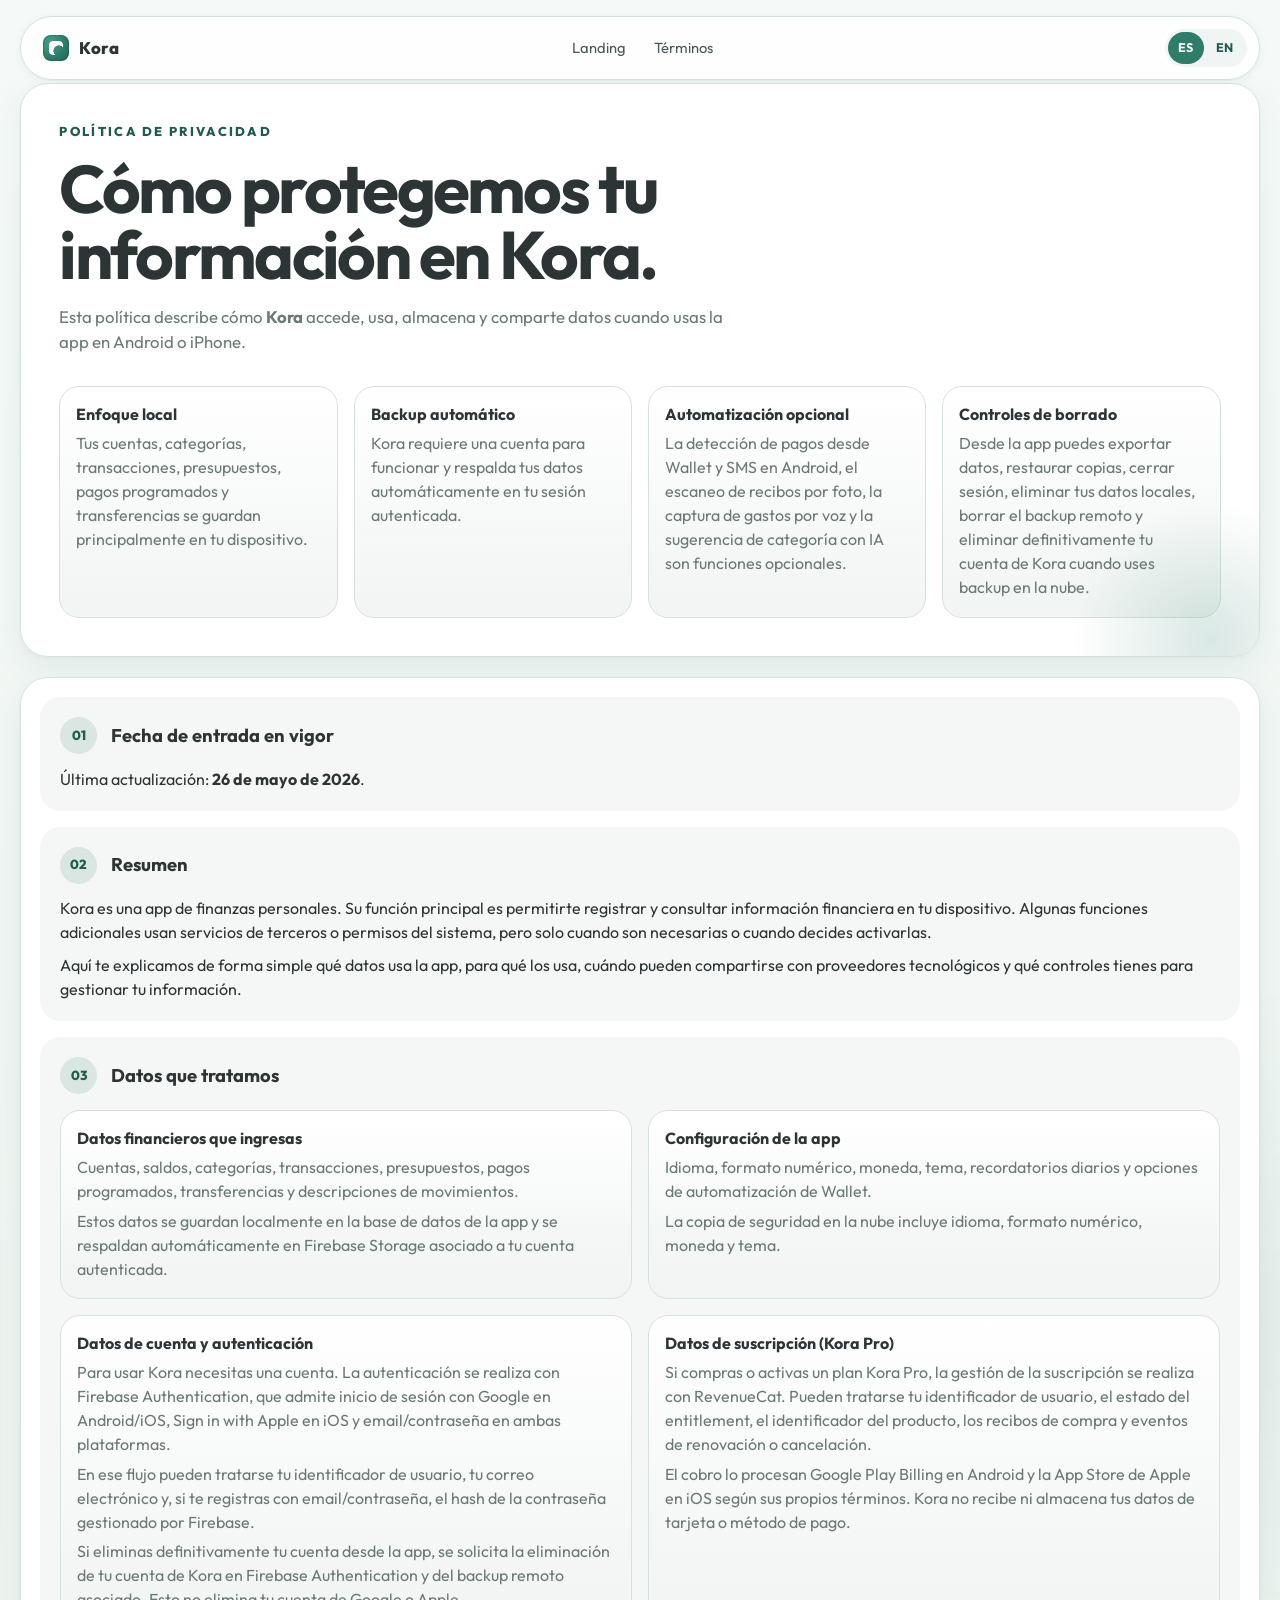
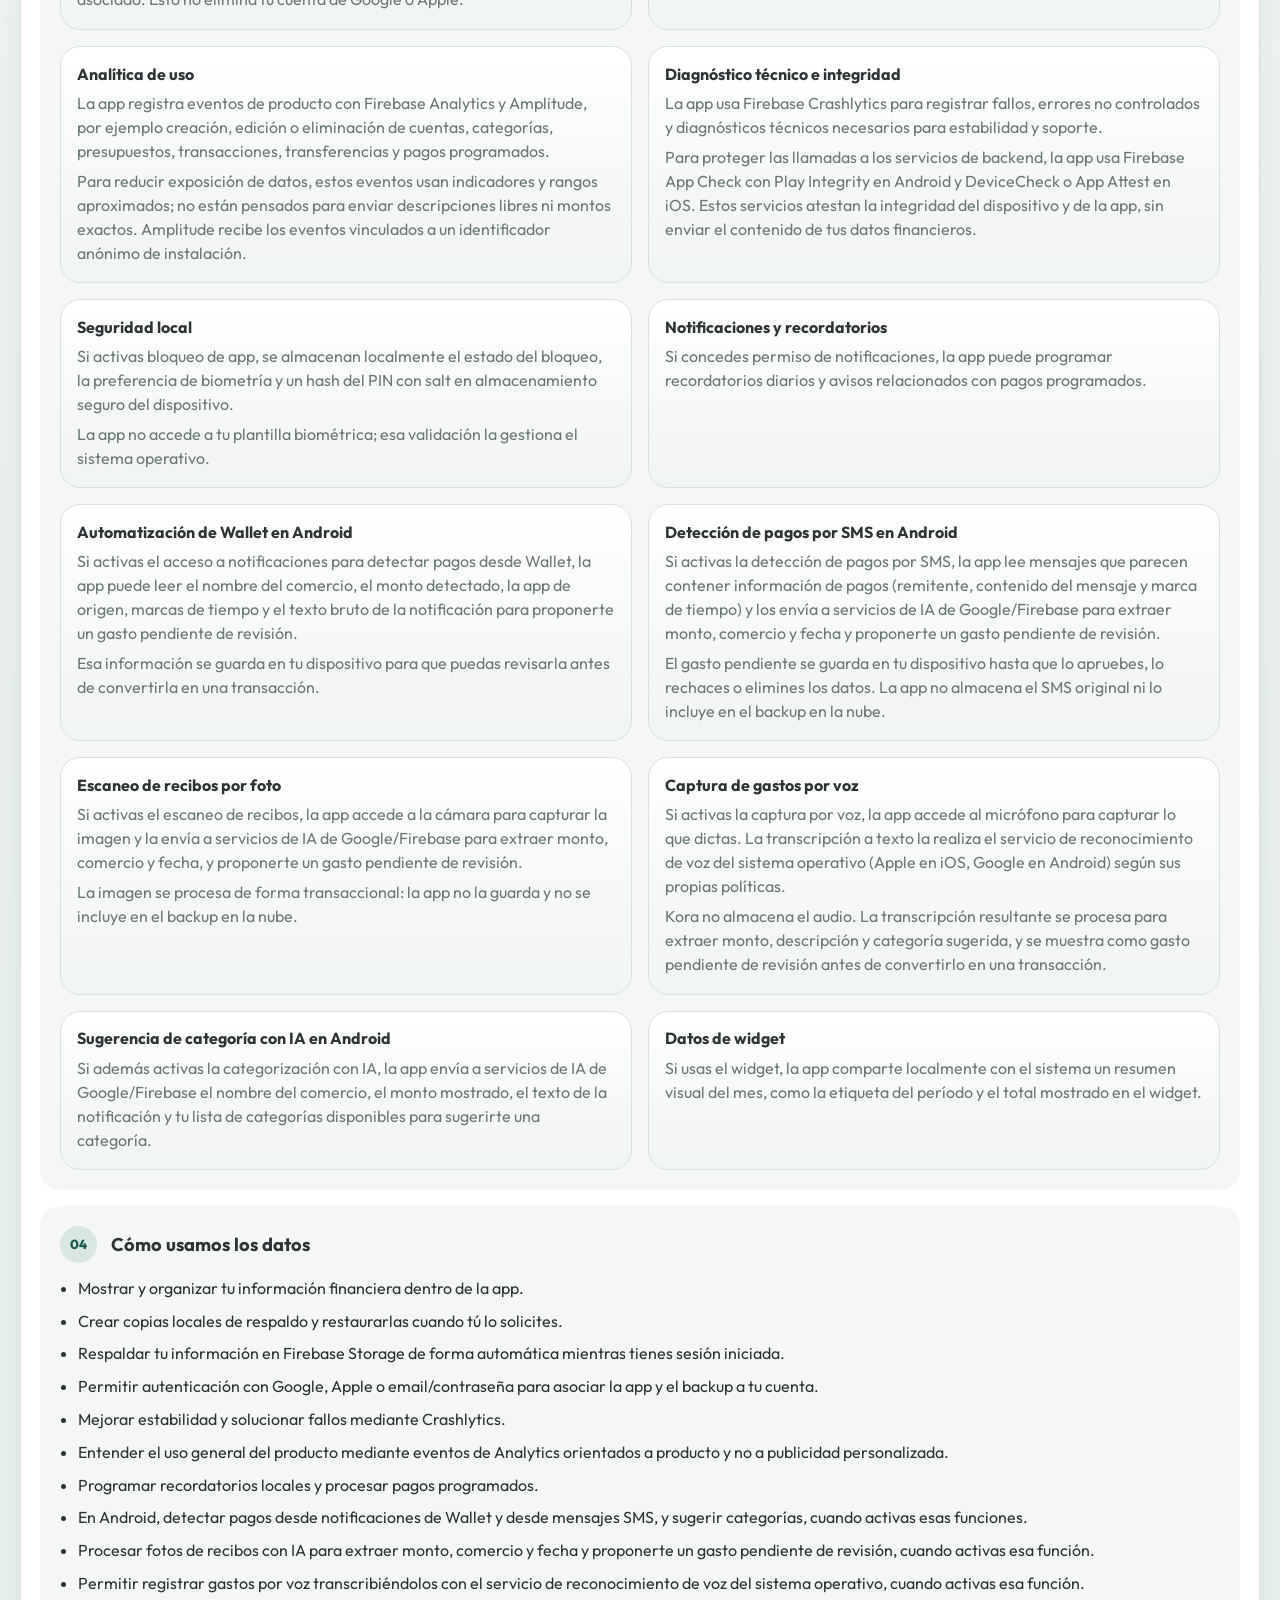
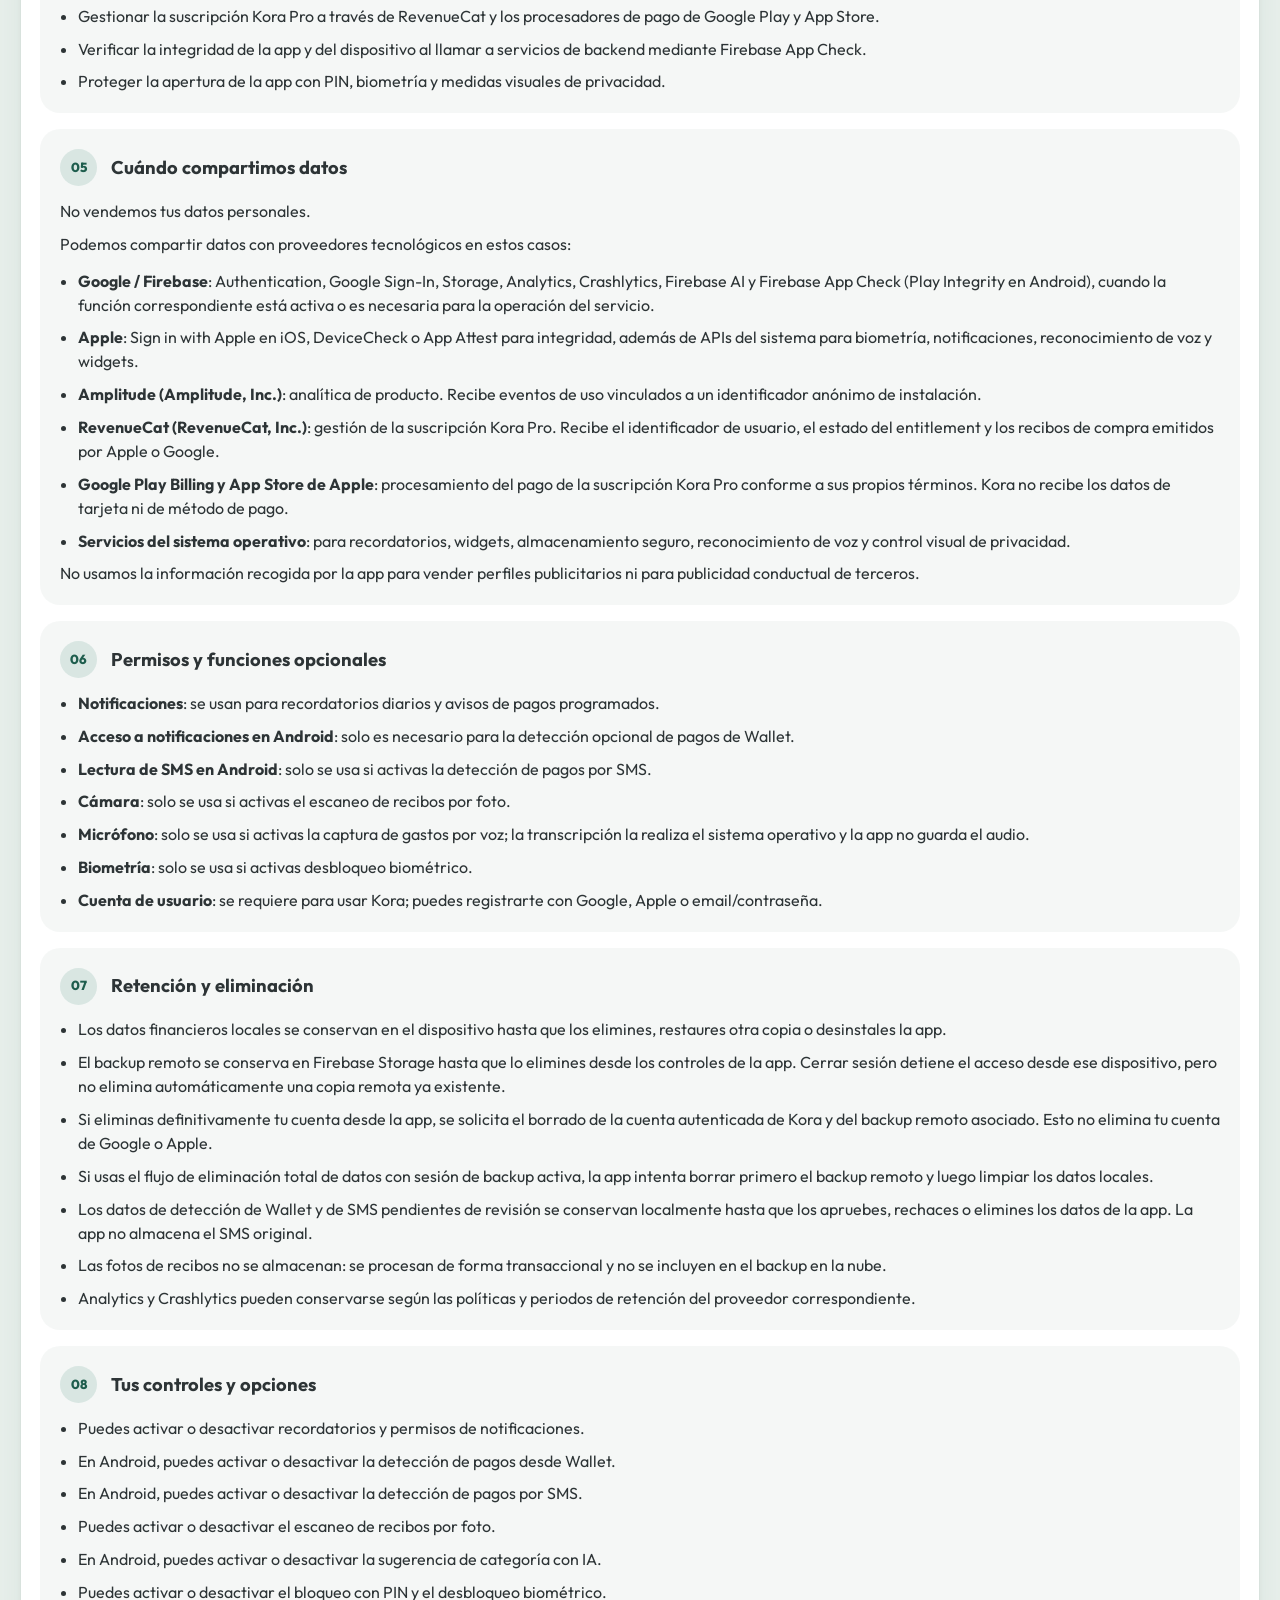
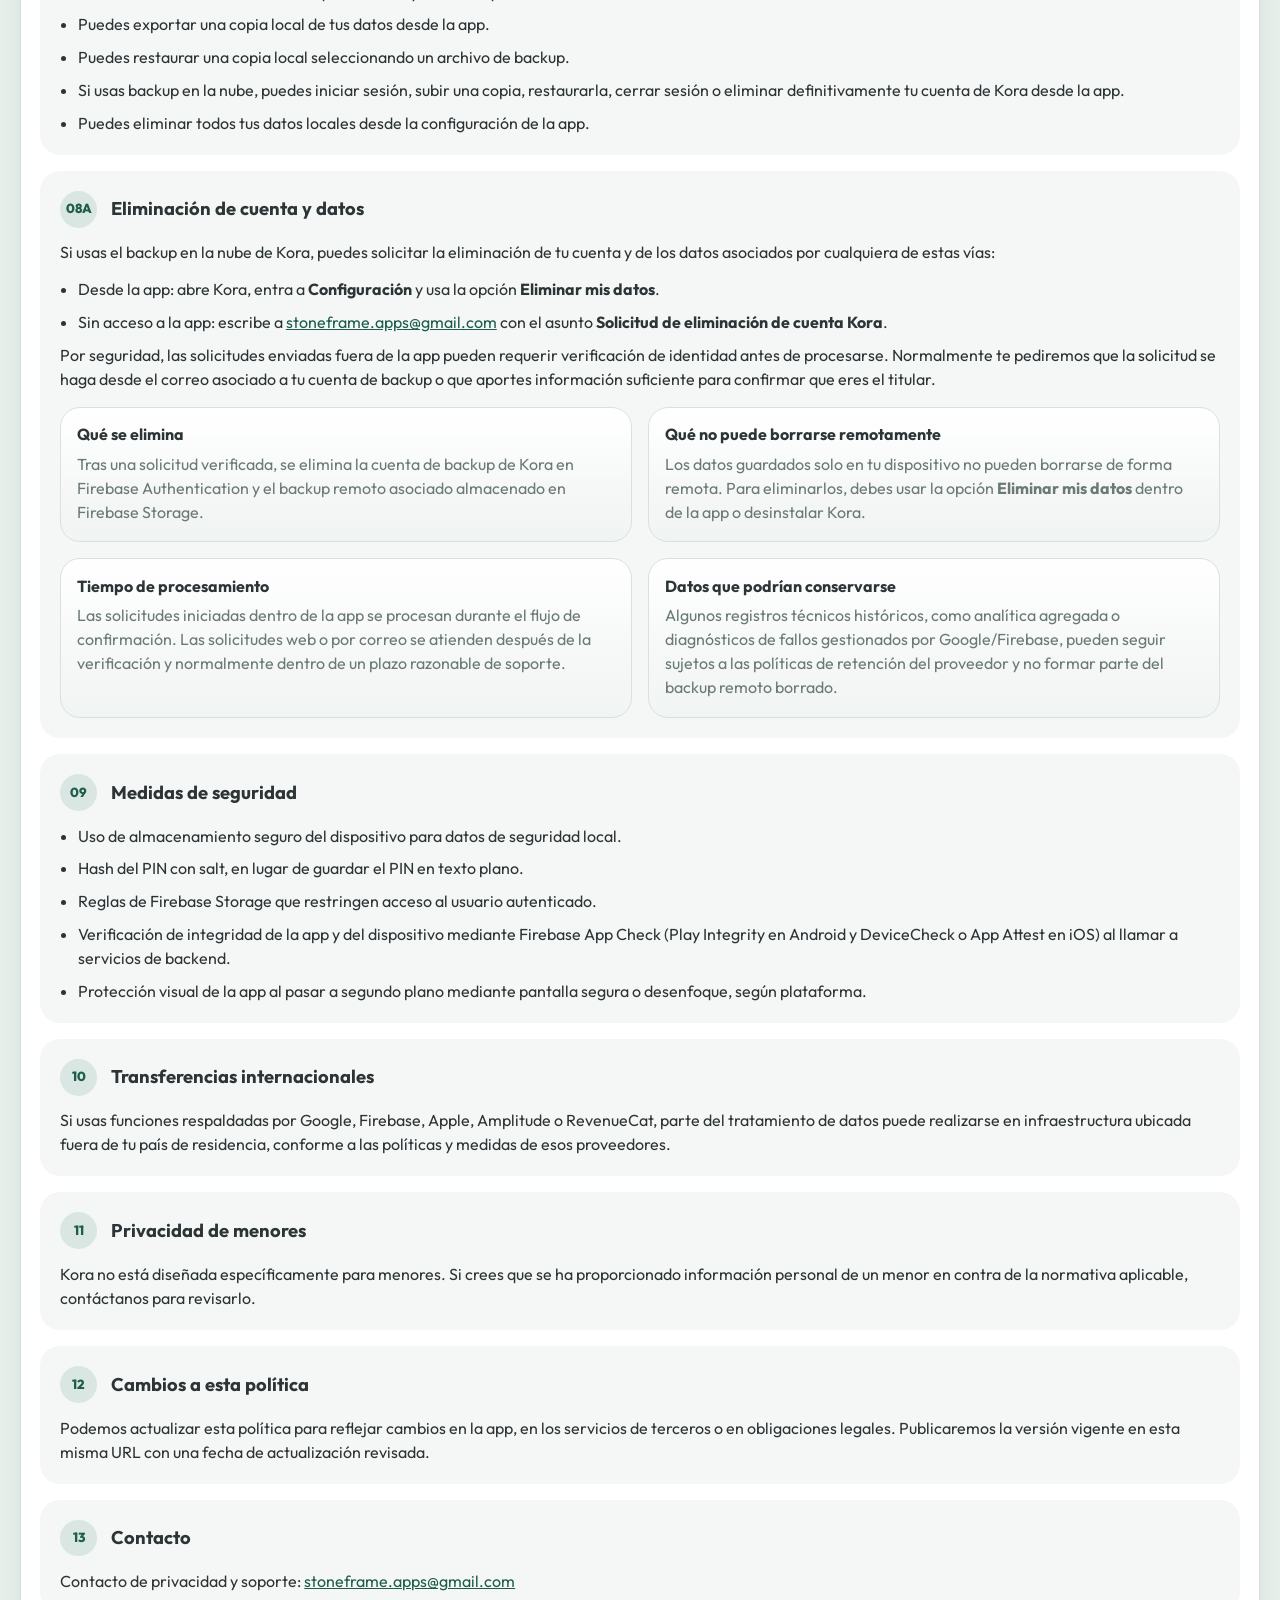
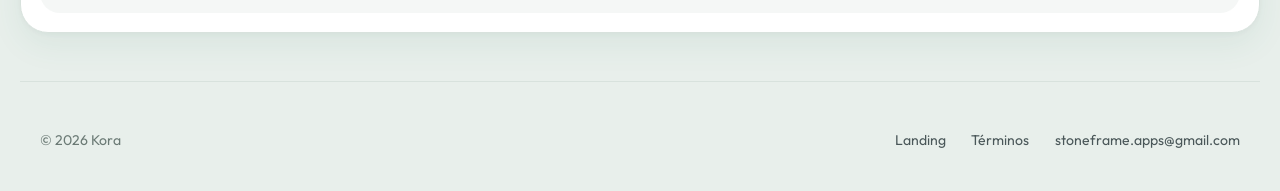
==== commit 8d9b8260: "feat(privacy): reword hero title to be user-centric Co-Authored-By: Claude Opus 4.8 <noreply@anthrop" ====
--- a/privacy.html
+++ b/privacy.html
@@ -33,8 +33,8 @@
     <section class="policy-hero">
       <p class="eyebrow-text" data-lang="es">Política de privacidad</p>
       <p class="eyebrow-text" data-lang="en">Privacy policy</p>
-      <h1 data-lang="es">Privacidad clara para una app de finanzas con backup automático y funciones opcionales.</h1>
-      <h1 data-lang="en">Clear privacy terms for a finance app with automatic backup and optional features.</h1>
+      <h1 data-lang="es">Cómo protegemos tu información en Kora.</h1>
+      <h1 data-lang="en">How we protect your information in Kora.</h1>
       <p class="policy-hero-copy" data-lang="es">
         Esta política describe cómo <strong>Kora</strong> accede, usa, almacena y
         comparte datos cuando usas la app en Android o iPhone.
--- a/styles.css
+++ b/styles.css
@@ -120,10 +120,12 @@
   font-size: 0.78rem; font-weight: 700;
 }
 .lang-switch button {
-  border: 0; background: transparent; color: var(--muted);
+  border: 0; background: transparent; color: var(--accent-strong);
   padding: 0.4rem 0.65rem; border-radius: 999px; cursor: pointer;
   font: inherit;
-}
+  transition: background 0.15s ease, color 0.15s ease;
+}
+.lang-switch button:hover:not(.active) { background: rgba(255,255,255,0.5); }
 .lang-switch button.active {
   background: var(--accent); color: white;
 }
@@ -252,184 +254,13 @@
   position: relative;
   display: flex; flex-direction: column;
 }
-.phone-notch {
-  position: absolute; top: 0; left: 50%;
-  transform: translateX(-50%);
-  width: 120px; height: 28px;
-  background: #0F1513;
-  border-bottom-left-radius: 18px;
-  border-bottom-right-radius: 18px;
-  z-index: 10;
-}
-.status-bar {
-  display: flex; justify-content: space-between;
-  padding: 14px 24px 6px;
-  font-size: 13px; font-weight: 600;
-  color: var(--text);
-}
-.status-bar .right {
-  display: flex; gap: 6px; align-items: center;
-}
-.status-bar svg { display: block; }
-
-.app {
-  padding: 12px 18px 18px;
-  flex: 1; overflow: hidden;
-  display: flex; flex-direction: column; gap: 14px;
-}
-.app-header {
-  display: flex; align-items: center; justify-content: space-between;
-}
-.greeting { font-size: 13px; color: var(--muted); font-weight: 500; }
-.username { font-size: 17px; font-weight: 600; color: var(--text); margin-top: 2px; }
-.avatar {
-  width: 38px; height: 38px; border-radius: 50%;
-  background: linear-gradient(135deg, var(--accent-light), var(--accent-strong));
-  display: flex; align-items: center; justify-content: center;
-  color: white; font-weight: 700; font-size: 14px;
-}
-
-.balance-card {
-  background: linear-gradient(135deg, var(--accent) 0%, var(--accent-strong) 100%);
-  color: white;
-  border-radius: 22px;
-  padding: 18px 20px;
-  position: relative;
-  overflow: hidden;
-  box-shadow: 0 12px 28px rgba(46,125,107,0.28);
-}
-.balance-card::after {
-  content: "";
-  position: absolute;
-  right: -40px; top: -40px;
-  width: 140px; height: 140px;
-  border-radius: 50%;
-  background: radial-gradient(circle, rgba(255,255,255,0.14), transparent 65%);
-}
-.balance-label {
-  font-size: 11px; letter-spacing: 0.14em;
-  text-transform: uppercase; opacity: 0.8;
-  font-weight: 600;
-}
-.balance-amount {
-  font-size: 30px; font-weight: 700;
-  letter-spacing: -0.02em;
-  margin-top: 4px;
-}
-.balance-amount small { font-size: 18px; opacity: 0.7; font-weight: 500; }
-.balance-sub {
-  display: flex; gap: 14px; margin-top: 12px;
-  font-size: 12px;
-}
-.balance-pill {
-  display: inline-flex; align-items: center; gap: 4px;
-  padding: 3px 8px; border-radius: 999px;
-  background: rgba(255,255,255,0.18);
-  font-weight: 500;
-}
-.balance-pill.up { color: #C7F0D0; }
-.balance-pill.down { color: #FFD4D4; }
-
-.section-title {
-  display: flex; align-items: center; justify-content: space-between;
-  font-size: 13px; font-weight: 600; color: var(--text);
-  margin-top: 2px;
-}
-.section-title a { color: var(--accent-strong); font-size: 12px; text-decoration: none; font-weight: 600; }
-
-.tx-list { display: flex; flex-direction: column; gap: 8px; }
-.tx {
-  display: grid; grid-template-columns: 36px 1fr auto;
-  gap: 10px; align-items: center;
-  padding: 10px 12px;
-  background: var(--surface);
-  border: 1px solid var(--border);
-  border-radius: 14px;
-}
-.tx-icon {
-  width: 36px; height: 36px; border-radius: 10px;
-  display: flex; align-items: center; justify-content: center;
-  font-size: 16px;
-}
-.tx-icon.food { background: #FFE3E0; color: #C62828; }
-.tx-icon.transport { background: #E0ECFF; color: #1E5CB8; }
-.tx-icon.income { background: #DDF2DE; color: #2E7D32; }
-.tx-icon.shop { background: #F0E2FF; color: #5E35B1; }
-.tx-main .name { font-size: 13px; font-weight: 600; color: var(--text); }
-.tx-main .cat { font-size: 11px; color: var(--muted); margin-top: 1px; }
-.tx-amt { font-size: 13px; font-weight: 700; text-align: right; white-space: nowrap; }
-.tx-amt.neg { color: var(--expense); }
-.tx-amt.pos { color: var(--income); }
-.tx-amt .date { display: block; font-size: 10px; color: var(--muted); font-weight: 500; margin-top: 1px; }
-
-.phone-tabs {
-  position: absolute; bottom: 10px; left: 10px; right: 10px;
-  background: var(--surface);
-  border: 1px solid var(--border);
-  border-radius: 999px;
-  display: flex; justify-content: space-around; align-items: center;
-  padding: 8px 12px;
-  box-shadow: 0 8px 20px rgba(0,0,0,0.08);
-}
-.phone-tab {
-  display: flex; flex-direction: column; align-items: center;
-  gap: 2px; color: var(--muted);
-  font-size: 10px; font-weight: 600;
-}
-.phone-tab svg { width: 20px; height: 20px; }
-.phone-tab.active { color: var(--accent-strong); }
-.phone-tab.fab {
-  background: var(--accent);
-  color: white;
-  width: 42px; height: 42px;
-  border-radius: 50%;
-  justify-content: center;
-  box-shadow: 0 6px 14px rgba(46,125,107,0.35);
-}
-.phone-tab.fab svg { width: 20px; height: 20px; }
-
-/* ========== Floating cards ========== */
-.float-wallet, .float-ai {
-  position: absolute; z-index: 5;
-  background: var(--surface);
-  border: 1px solid var(--border);
-  border-radius: 18px;
-  padding: 12px 14px;
-  box-shadow: var(--shadow-md);
-  font-size: 12.5px;
-}
-.float-wallet {
-  top: 12%; right: -8%;
-  width: 240px;
-  display: flex; flex-direction: column; gap: 6px;
-  animation: float 6s ease-in-out infinite;
-}
-.float-wallet .head { display: flex; justify-content: space-between; align-items: center; color: var(--muted); font-size: 10.5px; font-weight: 700; letter-spacing: 0.1em; text-transform: uppercase; }
-.float-wallet .head span:last-child { color: var(--accent-strong); }
-.float-wallet .merchant { font-weight: 700; color: var(--text); font-size: 14px; }
-.float-wallet .amount { font-size: 13px; color: var(--expense); font-weight: 700; }
-.float-wallet .row { display: flex; justify-content: space-between; }
-.float-wallet .tag {
-  display: inline-flex; align-items: center; gap: 4px;
-  padding: 3px 7px; border-radius: 999px;
-  background: var(--accent-soft); color: var(--accent-strong);
-  font-size: 10.5px; font-weight: 700;
-}
-
-.float-ai {
-  bottom: 14%; left: -10%;
-  width: 220px;
-  animation: float 7s ease-in-out infinite 1s;
-}
-.float-ai .ai-head { display: flex; align-items: center; gap: 6px; color: var(--muted); font-size: 10.5px; font-weight: 700; letter-spacing: 0.1em; text-transform: uppercase; }
-.float-ai .body { font-size: 13px; color: var(--text); margin-top: 6px; line-height: 1.35; }
-.float-ai b { color: var(--accent-strong); }
-
-@keyframes float {
-  0%, 100% { transform: translateY(0); }
-  50% { transform: translateY(-10px); }
-}
-
+.phone-screen img {
+  width: 100%;
+  height: 100%;
+  object-fit: cover;
+  object-position: top center;
+  display: block;
+}
 /* ========== Trust strip ========== */
 .trust-strip {
   max-width: var(--maxw);
@@ -741,6 +572,8 @@
   transition: background 0.2s, transform 0.12s;
 }
 .store-btn:hover { background: rgba(255,255,255,0.18); transform: translateY(-2px); }
+.store-btn[aria-disabled="true"] { opacity: 0.55; cursor: default; }
+.store-btn[aria-disabled="true"]:hover { background: rgba(255,255,255,0.1); transform: none; }
 .store-btn .small { font-size: 0.7rem; opacity: 0.75; display: block; line-height: 1; margin-bottom: 3px; white-space: nowrap; }
 .store-btn .big { font-size: 1.05rem; font-weight: 600; line-height: 1; white-space: nowrap; }
 .store-btn svg { width: 22px; height: 22px; flex: none; }
@@ -937,7 +770,6 @@
   .privacy-grid { grid-template-columns: 1fr; }
   .final-card { grid-template-columns: 1fr; padding: 2.5rem 1.8rem; }
   .nav-links { display: none; }
-  .float-wallet, .float-ai { display: none; }
   .policy-hero-grid { grid-template-columns: repeat(2, minmax(0, 1fr)); }
 }
 
